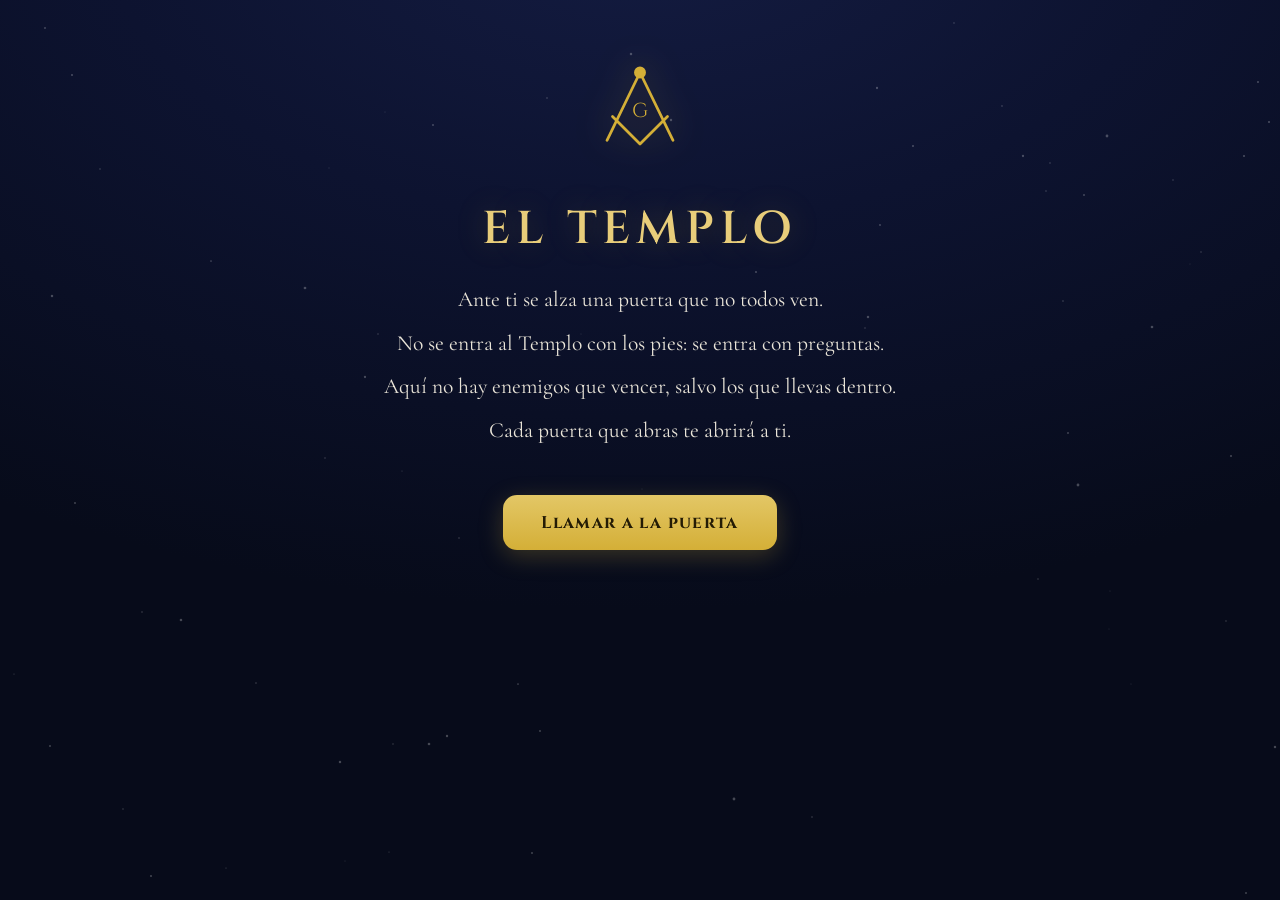
==== index.html @ 3576746e "Prototipo v1: El Templo — viaje iniciático gamificado por los tres grados simbólicos Webapp sin depe" ====
<!DOCTYPE html>
<html lang="es">
<head>
  <meta charset="UTF-8" />
  <meta name="viewport" content="width=device-width, initial-scale=1.0" />
  <title>El Templo — Un viaje iniciático</title>
  <meta name="description" content="Prototipo v1: un viaje iniciático gamificado a través de los tres grados de la Masonería Simbólica." />
  <link rel="icon" href="data:image/svg+xml,%3Csvg xmlns='http://www.w3.org/2000/svg' viewBox='0 0 100 100'%3E%3Ctext x='50' y='72' font-size='64' text-anchor='middle' fill='%23d4af37'%3E%E2%97%AC%3C/text%3E%3C/svg%3E" />
  <link rel="preconnect" href="https://fonts.googleapis.com" />
  <link rel="preconnect" href="https://fonts.gstatic.com" crossorigin />
  <link href="https://fonts.googleapis.com/css2?family=Cinzel:wght@400;600;700&family=Cormorant+Garamond:ital,wght@0,400;0,500;1,400&display=swap" rel="stylesheet" />
  <link rel="stylesheet" href="css/styles.css" />
</head>
<body>
  <div id="stars" aria-hidden="true"></div>

  <!-- HUD -->
  <header id="hud" class="hud hidden">
    <div class="hud-left">
      <span class="hud-symbol" aria-hidden="true">◬</span>
      <span id="hud-name">Buscador</span>
    </div>
    <div class="hud-center">
      <span id="hud-grade" class="hud-grade">Profano</span>
    </div>
    <div class="hud-right">
      <span class="hud-light" title="Luz acumulada">☀ <span id="hud-light">0</span></span>
      <button id="btn-journal" class="hud-btn" title="Diario del Iniciado">✎ Diario</button>
      <button id="btn-reset" class="hud-btn" title="Reiniciar el viaje">⟲</button>
    </div>
  </header>

  <!-- Escenas -->
  <main id="scene-root"></main>

  <!-- Modal de reto -->
  <div id="modal" class="modal hidden" role="dialog" aria-modal="true">
    <div class="modal-backdrop"></div>
    <div class="modal-card" id="modal-card"></div>
  </div>

  <!-- Diario -->
  <div id="journal" class="modal hidden" role="dialog" aria-modal="true">
    <div class="modal-backdrop"></div>
    <div class="modal-card journal-card">
      <h2 class="modal-title">Diario del Iniciado</h2>
      <p class="journal-hint">Aquí se conservan tus reflexiones. Son tu piedra tallada.</p>
      <div id="journal-entries"></div>
      <button class="btn btn-ghost" id="journal-close">Cerrar</button>
    </div>
  </div>

  <script src="js/data.js"></script>
  <script src="js/app.js"></script>
</body>
</html>
---- css/styles.css ----
/* ============================================================
   EL TEMPLO — Estilos (v1)
   Paleta: noche profunda + oro viejo. Tipografía ritual.
   ============================================================ */

:root {
  --night: #070b1a;
  --night-2: #0d1330;
  --night-3: #141c42;
  --gold: #d4af37;
  --gold-soft: #e8cd7a;
  --gold-dim: rgba(212, 175, 55, 0.35);
  --ink: #e9e4d8;
  --muted: #9aa0b8;
  --danger: #c0564f;
  --radius: 14px;
  --font-title: "Cinzel", serif;
  --font-body: "Cormorant Garamond", Georgia, serif;
}

* { box-sizing: border-box; }

html, body {
  margin: 0;
  min-height: 100%;
}

body {
  background: radial-gradient(1200px 700px at 50% -10%, var(--night-3), var(--night-2) 45%, var(--night) 100%);
  color: var(--ink);
  font-family: var(--font-body);
  font-size: 20px;
  line-height: 1.55;
  overflow-x: hidden;
}

body.flash::after {
  content: "";
  position: fixed;
  inset: 0;
  background: var(--gold-soft);
  opacity: 0;
  animation: flash 0.45s ease;
  pointer-events: none;
  z-index: 200;
}
@keyframes flash { 30% { opacity: 0.85; } 100% { opacity: 0; } }

.hidden { display: none !important; }
.muted { color: var(--muted); }
.small { font-size: 0.85em; }
.gold { color: var(--gold); }
.center { justify-content: center; }

/* ---------- Estrellas de fondo ---------- */

#stars {
  position: fixed;
  inset: 0;
  pointer-events: none;
  z-index: 0;
}
.star {
  position: absolute;
  width: 2px;
  height: 2px;
  border-radius: 50%;
  background: #fff;
  opacity: 0.25;
  animation: twinkle 6s ease-in-out infinite;
}
@keyframes twinkle { 50% { opacity: 0.9; } }

/* ---------- HUD ---------- */

.hud {
  position: sticky;
  top: 0;
  z-index: 50;
  display: flex;
  align-items: center;
  justify-content: space-between;
  gap: 12px;
  padding: 10px 18px;
  background: rgba(7, 11, 26, 0.85);
  backdrop-filter: blur(6px);
  border-bottom: 1px solid var(--gold-dim);
  font-family: var(--font-title);
  font-size: 14px;
  letter-spacing: 0.06em;
}
.hud-left, .hud-right { display: flex; align-items: center; gap: 12px; }
.hud-symbol { color: var(--gold); font-size: 18px; }
.hud-grade {
  color: var(--gold-soft);
  border: 1px solid var(--gold-dim);
  border-radius: 999px;
  padding: 3px 14px;
  text-transform: uppercase;
}
.hud-light { color: var(--gold-soft); }
.hud-light.pulse { animation: pulse 0.6s ease; }
@keyframes pulse { 40% { transform: scale(1.35); } }
.hud-btn {
  background: none;
  border: 1px solid var(--gold-dim);
  color: var(--ink);
  border-radius: 8px;
  padding: 4px 10px;
  font-family: var(--font-title);
  font-size: 12px;
  cursor: pointer;
}
.hud-btn:hover { border-color: var(--gold); color: var(--gold-soft); }

/* ---------- Escenas ---------- */

#scene-root { position: relative; z-index: 1; }

.scene {
  max-width: 860px;
  margin: 0 auto;
  padding: 56px 22px 80px;
  text-align: center;
  animation: sceneIn 0.7s ease both;
}
@keyframes sceneIn { from { opacity: 0; transform: translateY(14px); } }

.title-main {
  font-family: var(--font-title);
  font-weight: 600;
  font-size: clamp(30px, 5vw, 46px);
  letter-spacing: 0.12em;
  color: var(--gold-soft);
  margin: 18px 0 8px;
  text-transform: uppercase;
  text-shadow: 0 0 30px rgba(212, 175, 55, 0.25);
}

.narrative { margin: 18px auto 30px; max-width: 640px; }
.narrative-line {
  margin: 10px 0;
  opacity: 0;
  animation: lineIn 0.9s ease forwards;
  font-size: 1.08em;
}
@keyframes lineIn { to { opacity: 1; } }

.portal-symbol { color: var(--gold); filter: drop-shadow(0 0 18px rgba(212, 175, 55, 0.4)); }
.portal-symbol.big-eye { animation: glow 3s ease-in-out infinite; }
@keyframes glow { 50% { filter: drop-shadow(0 0 34px rgba(212, 175, 55, 0.8)); } }

/* ---------- Botones e inputs ---------- */

.btn {
  font-family: var(--font-title);
  font-size: 15px;
  letter-spacing: 0.08em;
  border-radius: var(--radius);
  padding: 12px 26px;
  cursor: pointer;
  transition: transform 0.15s ease, box-shadow 0.15s ease, border-color 0.15s;
  border: 1px solid var(--gold-dim);
  background: transparent;
  color: var(--ink);
}
.btn:hover:not(:disabled) { transform: translateY(-2px); }
.btn:disabled { opacity: 0.4; cursor: not-allowed; }

.btn-gold {
  background: linear-gradient(180deg, #e3c766, var(--gold));
  border: none;
  color: #241c05;
  font-weight: 700;
  box-shadow: 0 6px 24px rgba(212, 175, 55, 0.25);
}
.btn-gold:hover:not(:disabled) { box-shadow: 0 10px 30px rgba(212, 175, 55, 0.4); }
.btn-big { font-size: 17px; padding: 16px 38px; margin-top: 18px; }
.btn-ghost { color: var(--muted); margin-top: 14px; }
.btn-ghost:hover { color: var(--ink); border-color: var(--muted); }

.form-row {
  display: flex;
  gap: 12px;
  justify-content: center;
  flex-wrap: wrap;
  margin-top: 22px;
}

.input, .textarea {
  background: rgba(255, 255, 255, 0.05);
  border: 1px solid var(--gold-dim);
  border-radius: var(--radius);
  color: var(--ink);
  font-family: var(--font-body);
  font-size: 19px;
  padding: 12px 16px;
  min-width: min(340px, 80vw);
}
.input:focus, .textarea:focus { outline: none; border-color: var(--gold); }
.textarea { width: 100%; resize: vertical; }

.shake { animation: shake 0.4s ease; border-color: var(--danger) !important; }
@keyframes shake { 25% { transform: translateX(-6px); } 75% { transform: translateX(6px); } }

/* ---------- Cámara de reflexión ---------- */

.scene-camara { max-width: 720px; }

.candle { display: inline-block; margin-bottom: 4px; }
.candle .flame {
  width: 14px; height: 22px;
  margin: 0 auto;
  background: radial-gradient(circle at 50% 70%, #ffd97a, #ff9d2e 70%, transparent);
  border-radius: 50% 50% 50% 50% / 60% 60% 40% 40%;
  animation: flicker 1.6s ease-in-out infinite;
}
.candle .wax {
  width: 22px; height: 34px;
  margin: 0 auto;
  background: linear-gradient(180deg, #efe6d0, #b9ac8d);
  border-radius: 4px 4px 6px 6px;
}
@keyframes flicker { 25% { transform: scaleY(0.9) translateX(1px); } 60% { transform: scaleY(1.1) translateX(-1px); } }

.prompt {
  font-style: italic;
  color: var(--gold-soft);
  max-width: 620px;
  margin: 6px auto 14px;
}
.counter { font-size: 14px; color: var(--muted); font-family: var(--font-title); }
.counter.done { color: var(--gold); }

/* ---------- Sala de grado y puertas ---------- */

.hall-head { margin-bottom: 4px; }
.grade-badge {
  display: inline-block;
  font-family: var(--font-title);
  font-size: 14px;
  letter-spacing: 0.14em;
  color: var(--gold);
  border: 1px solid var(--gold-dim);
  border-radius: 999px;
  padding: 5px 18px;
  text-transform: uppercase;
}

.doors {
  display: grid;
  grid-template-columns: repeat(auto-fit, minmax(210px, 1fr));
  gap: 26px;
  margin: 28px 0 10px;
}

.door {
  padding: 18px 12px 16px;
  border-radius: var(--radius);
  border: 1px solid transparent;
  cursor: pointer;
  transition: transform 0.2s ease, border-color 0.2s, background 0.2s;
}
.door:hover:not(.door-locked):not(.door-open),
.door:focus-visible:not(.door-locked):not(.door-open) {
  transform: translateY(-4px);
  border-color: var(--gold-dim);
  background: rgba(212, 175, 55, 0.05);
  outline: none;
}
.door-locked { opacity: 0.45; cursor: not-allowed; filter: grayscale(0.6); }
.door-open { cursor: default; }

.door-frame {
  width: 110px;
  height: 150px;
  margin: 0 auto 12px;
  border: 3px solid var(--gold-dim);
  border-bottom: none;
  border-radius: 60px 60px 0 0;
  display: flex;
  align-items: flex-end;
  justify-content: center;
  padding: 5px 5px 0;
  background: linear-gradient(180deg, rgba(212, 175, 55, 0.08), transparent);
}
.door-leaf {
  width: 100%;
  height: 100%;
  border-radius: 52px 52px 0 0;
  background: linear-gradient(180deg, #2a2340, #171230);
  border: 1px solid rgba(212, 175, 55, 0.25);
  display: flex;
  align-items: center;
  justify-content: center;
  transition: transform 0.6s ease;
  transform-origin: left;
}
.door-open .door-leaf {
  transform: perspective(500px) rotateY(-58deg);
  background: linear-gradient(180deg, #43395f, #241c44);
}
.door-open .door-frame {
  background: radial-gradient(circle at 50% 80%, rgba(232, 205, 122, 0.35), transparent 70%);
  border-color: var(--gold);
}
.door-num {
  font-family: var(--font-title);
  font-size: 26px;
  color: var(--gold-soft);
}

.door-title { font-family: var(--font-title); font-size: 15px; letter-spacing: 0.04em; color: var(--ink); }
.door-type { font-size: 14px; color: var(--muted); margin-top: 4px; font-family: var(--font-title); }
.door-state { font-size: 13px; margin-top: 8px; color: var(--muted); font-family: var(--font-title); }
.door-state.open { color: var(--gold); }
.door-state.ready { color: var(--gold-soft); }

.floor {
  margin-top: 46px;
  height: 90px;
  background:
    linear-gradient(rgba(7, 11, 26, 0) 0%, rgba(7, 11, 26, 0.55) 100%),
    repeating-conic-gradient(#d8d2c2 0% 25%, #12142a 0% 50%);
  background-size: 100% 100%, 56px 56px;
  transform: perspective(300px) rotateX(45deg);
  opacity: 0.5;
  border-radius: 6px;
}

/* ---------- Modal ---------- */

.modal {
  position: fixed;
  inset: 0;
  z-index: 100;
  display: flex;
  align-items: center;
  justify-content: center;
  padding: 18px;
}
.modal-backdrop {
  position: absolute;
  inset: 0;
  background: rgba(4, 6, 15, 0.82);
  backdrop-filter: blur(4px);
}
.modal-card {
  position: relative;
  background: linear-gradient(180deg, var(--night-3), var(--night-2));
  border: 1px solid var(--gold-dim);
  border-radius: 18px;
  max-width: 640px;
  width: 100%;
  max-height: 86vh;
  overflow-y: auto;
  padding: 30px 28px;
  text-align: center;
  box-shadow: 0 24px 80px rgba(0, 0, 0, 0.6);
  animation: sceneIn 0.4s ease both;
}
.modal-title {
  font-family: var(--font-title);
  letter-spacing: 0.1em;
  color: var(--gold-soft);
  margin: 0 0 4px;
  font-size: 24px;
  text-transform: uppercase;
}
.modal-type { font-family: var(--font-title); font-size: 13px; color: var(--muted); margin-bottom: 8px; }
.modal-card .narrative { margin: 12px auto 18px; }
.modal-card .narrative-line { animation-delay: 0s !important; opacity: 1; }

.challenge { margin-top: 6px; }
.feedback { color: var(--gold-soft); font-style: italic; min-height: 1.4em; }
.success-text { font-size: 1.15em; font-style: italic; max-width: 480px; margin: 14px auto; }
.reward { font-family: var(--font-title); color: var(--gold); letter-spacing: 0.1em; }

.options { display: flex; flex-direction: column; gap: 10px; margin: 14px 0; }
.btn-option { text-align: left; font-family: var(--font-body); font-size: 18px; }
.btn-option:hover:not(:disabled) { border-color: var(--gold); }
.btn-option.chosen { border-color: var(--gold); background: rgba(212, 175, 55, 0.12); opacity: 1 !important; }
.teaching {
  border-left: 3px solid var(--gold);
  text-align: left;
  padding: 8px 14px;
  margin: 14px 0;
  font-style: italic;
  background: rgba(212, 175, 55, 0.06);
  border-radius: 0 8px 8px 0;
}

/* ---------- Ceremonia ---------- */

.knock-zone {
  margin: 26px auto 0;
  cursor: pointer;
  user-select: none;
  width: min(300px, 90vw);
  outline: none;
}
.knock-zone:focus-visible .knock-door { border-color: var(--gold); }
.knock-door {
  width: 150px;
  height: 210px;
  margin: 0 auto 14px;
  border: 3px solid var(--gold-dim);
  border-radius: 75px 75px 0 0;
  background: linear-gradient(180deg, #2a2340, #171230);
  transition: transform 0.1s ease;
}
.knock-zone.knocked .knock-door { animation: knock 0.3s ease; }
@keyframes knock { 30% { transform: scale(0.97); box-shadow: 0 0 40px rgba(212, 175, 55, 0.35); } }
.knock-dots {
  font-size: 26px;
  letter-spacing: 12px;
  color: var(--gold);
  font-family: var(--font-title);
}

.oath { margin-top: 26px; animation: sceneIn 0.6s ease both; }
.oath-text {
  font-size: 1.25em;
  font-style: italic;
  color: var(--gold-soft);
  max-width: 520px;
  margin: 0 auto 8px;
}

/* ---------- Final y Diario ---------- */

.vitriol {
  font-family: var(--font-title);
  letter-spacing: 0.5em;
  color: var(--gold);
  margin-top: 26px;
  font-size: 18px;
}

.journal-card { text-align: left; }
.journal-hint { color: var(--muted); font-style: italic; margin-top: 0; }
.journal-entry {
  border-top: 1px solid var(--gold-dim);
  padding: 14px 0;
}
.journal-entry h3 {
  font-family: var(--font-title);
  color: var(--gold-soft);
  font-size: 16px;
  margin: 0 0 2px;
  letter-spacing: 0.06em;
}
.journal-date { font-size: 13px; color: var(--muted); margin: 0 0 6px; font-family: var(--font-title); }
.journal-text { margin: 0; white-space: pre-wrap; }

/* ---------- Responsive ---------- */

@media (max-width: 560px) {
  body { font-size: 18px; }
  .hud { font-size: 12px; padding: 8px 10px; }
  .hud-grade { padding: 2px 10px; }
  .doors { grid-template-columns: 1fr; }
  .door-frame { width: 96px; height: 130px; }
}
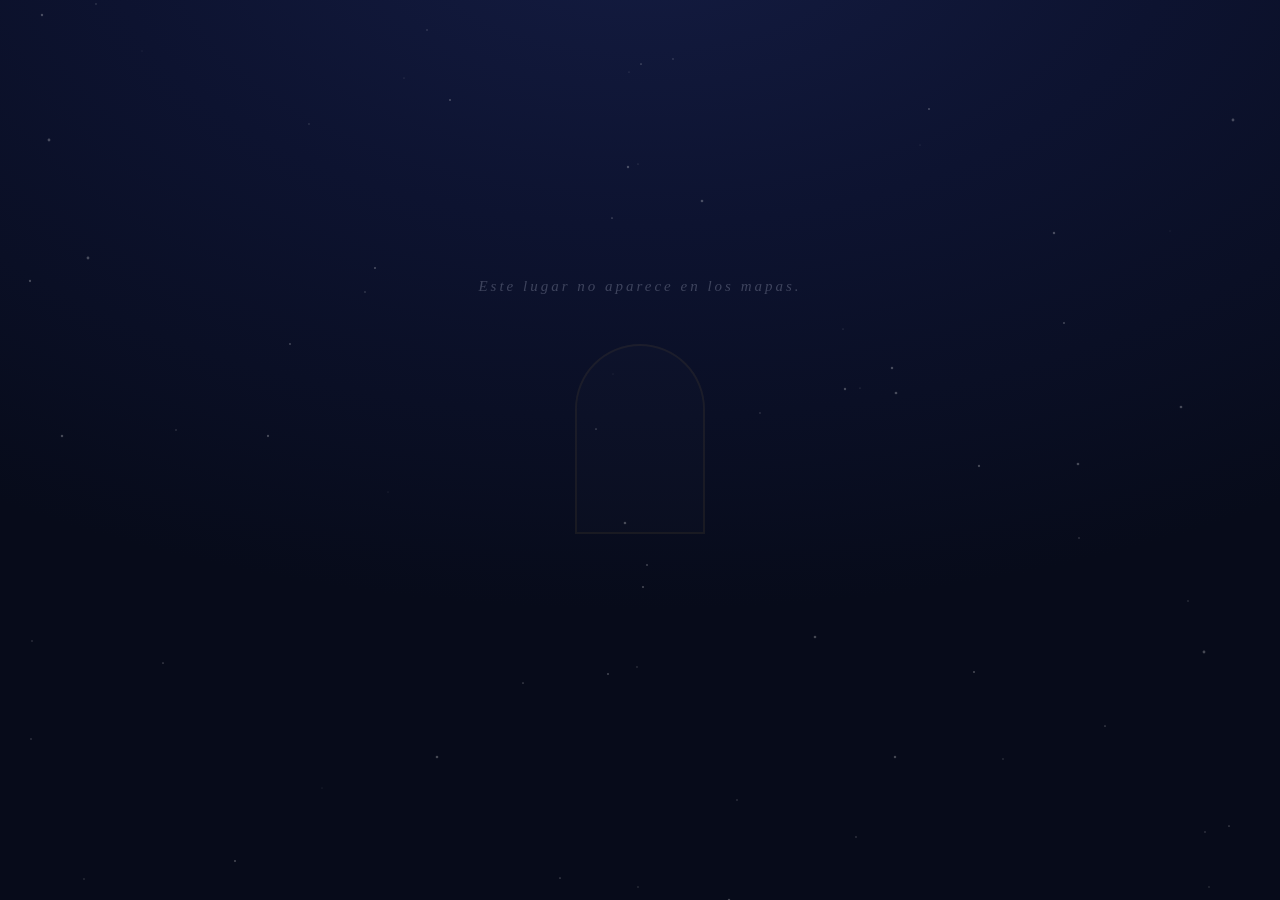
==== commit 294b6f2a: "v2: acceso secreto, Filtro del Aspirante con pruebas interactivas y Caballete integrado - El Umbral:" ====
--- a/index.html
+++ b/index.html
@@ -25,6 +25,7 @@
     </div>
     <div class="hud-right">
       <span class="hud-light" title="Luz acumulada">☀ <span id="hud-light">0</span></span>
+      <button id="btn-tabla" class="hud-btn" title="Tabla de Trazar — Caballete">△ Tabla</button>
       <button id="btn-journal" class="hud-btn" title="Diario del Iniciado">✎ Diario</button>
       <button id="btn-reset" class="hud-btn" title="Reiniciar el viaje">⟲</button>
     </div>
@@ -50,6 +51,15 @@
     </div>
   </div>
 
+  <!-- Tabla de Trazar (Caballete) -->
+  <div id="tabla" class="modal hidden" role="dialog" aria-modal="true">
+    <div class="modal-backdrop"></div>
+    <div class="modal-card tabla-card">
+      <div id="tabla-content"></div>
+      <button class="btn btn-ghost" id="tabla-close">Cerrar</button>
+    </div>
+  </div>
+
   <script src="js/data.js"></script>
   <script src="js/app.js"></script>
 </body>
--- a/css/styles.css
+++ b/css/styles.css
@@ -462,3 +462,327 @@
   .doors { grid-template-columns: 1fr; }
   .door-frame { width: 96px; height: 130px; }
 }
+
+/* ============================================================
+   v2 — Umbral secreto, Filtro del Aspirante, Veredicto, Tabla
+   ============================================================ */
+
+/* ---------- El Umbral ---------- */
+
+.scene-umbral {
+  min-height: 92vh;
+  display: flex;
+  flex-direction: column;
+  align-items: center;
+  justify-content: center;
+}
+.umbral-whisper {
+  color: rgba(154, 160, 184, 0.35);
+  font-style: italic;
+  letter-spacing: 0.2em;
+  font-size: 15px;
+  animation: whisperIn 4s ease both;
+}
+@keyframes whisperIn { from { opacity: 0; } }
+
+.umbral-door {
+  width: 130px;
+  height: 190px;
+  margin: 30px 0 10px;
+  border-radius: 65px 65px 0 0;
+  border: 2px solid rgba(212, 175, 55, 0.07);
+  background: rgba(255, 255, 255, 0.01);
+  cursor: pointer;
+  position: relative;
+  transition: border-color 1.4s ease, box-shadow 1.4s ease;
+  outline: none;
+}
+.umbral-door.revealed {
+  border-color: var(--gold-dim);
+  box-shadow: 0 0 60px rgba(212, 175, 55, 0.12), inset 0 -30px 60px rgba(212, 175, 55, 0.05);
+}
+.umbral-door:focus-visible { border-color: var(--gold); }
+.umbral-door.knocked { animation: knock 0.3s ease; }
+.umbral-glow {
+  position: absolute;
+  inset: 40% 30% 0;
+  background: radial-gradient(ellipse at 50% 100%, rgba(212, 175, 55, 0.12), transparent 70%);
+  opacity: 0;
+  transition: opacity 1.4s ease;
+}
+.umbral-door.revealed .umbral-glow { opacity: 1; }
+
+.umbral-lines { max-width: 520px; }
+.narrative-line-static { margin: 8px 0; font-size: 1.05em; animation: lineIn 1.4s ease both; }
+.umbral-hint {
+  color: var(--gold-soft);
+  font-style: italic;
+  font-family: var(--font-title);
+  font-size: 14px;
+  letter-spacing: 0.1em;
+  animation: lineIn 1.2s ease both;
+}
+.umbral-dots { animation: lineIn 1.2s ease both; }
+.umbral-question { max-width: 560px; margin-top: 22px; animation: sceneIn 0.6s ease both; }
+.btn-option.rejected { border-color: var(--danger); color: var(--muted); }
+
+/* ---------- El Filtro: sellos ---------- */
+
+.seals {
+  display: grid;
+  grid-template-columns: repeat(auto-fit, minmax(190px, 1fr));
+  gap: 20px;
+  margin: 30px 0 14px;
+}
+.seal {
+  padding: 20px 12px;
+  border: 1px solid transparent;
+  border-radius: var(--radius);
+  cursor: pointer;
+  transition: transform 0.2s ease, border-color 0.2s, background 0.2s;
+}
+.seal:hover:not(.seal-locked):not(.seal-done),
+.seal:focus-visible:not(.seal-locked):not(.seal-done) {
+  transform: translateY(-4px);
+  border-color: var(--gold-dim);
+  background: rgba(212, 175, 55, 0.05);
+  outline: none;
+}
+.seal-locked { opacity: 0.4; cursor: not-allowed; filter: grayscale(0.6); }
+.seal-done { cursor: default; }
+.seal-ring {
+  width: 72px;
+  height: 72px;
+  margin: 0 auto 12px;
+  border: 2px solid var(--gold-dim);
+  border-radius: 50%;
+  display: flex;
+  align-items: center;
+  justify-content: center;
+  font-family: var(--font-title);
+  font-size: 26px;
+  color: var(--gold-soft);
+  transition: box-shadow 0.4s ease, border-color 0.4s;
+}
+.seal-done .seal-ring {
+  border-color: var(--gold);
+  box-shadow: 0 0 26px rgba(212, 175, 55, 0.35);
+  color: var(--gold);
+}
+.seal-title { font-family: var(--font-title); font-size: 14px; letter-spacing: 0.05em; min-height: 2.4em; }
+.seal-state { font-size: 13px; color: var(--muted); margin-top: 6px; font-family: var(--font-title); }
+.seal-done .seal-state { color: var(--gold); }
+
+/* ---------- Tablero de fichas y ranuras ---------- */
+
+.board { margin-top: 10px; }
+.board-hint { font-size: 14px; color: var(--muted); font-family: var(--font-title); letter-spacing: 0.04em; }
+.chip-pool {
+  display: flex;
+  flex-wrap: wrap;
+  gap: 10px;
+  justify-content: center;
+  min-height: 56px;
+  padding: 10px;
+  border: 1px dashed rgba(154, 160, 184, 0.3);
+  border-radius: var(--radius);
+  margin-bottom: 16px;
+}
+.chip {
+  padding: 8px 16px;
+  border: 1px solid var(--gold-dim);
+  border-radius: 10px;
+  background: linear-gradient(180deg, rgba(212, 175, 55, 0.14), rgba(212, 175, 55, 0.05));
+  cursor: grab;
+  font-family: var(--font-title);
+  font-size: 14px;
+  letter-spacing: 0.05em;
+  color: var(--gold-soft);
+  transition: transform 0.15s ease, box-shadow 0.15s ease;
+  user-select: none;
+  text-align: center;
+}
+.chip:hover { transform: translateY(-2px); box-shadow: 0 6px 18px rgba(212, 175, 55, 0.2); }
+.chip:active { cursor: grabbing; }
+.chip-selected { outline: 2px solid var(--gold); box-shadow: 0 0 20px rgba(212, 175, 55, 0.4); }
+.chip-sub { display: block; font-family: var(--font-body); font-size: 13px; color: var(--muted); letter-spacing: 0; text-transform: lowercase; }
+
+.slots { display: flex; flex-direction: column; gap: 10px; margin-bottom: 16px; }
+.slot {
+  min-height: 64px;
+  border: 1px dashed var(--gold-dim);
+  border-radius: var(--radius);
+  padding: 8px 12px;
+  display: flex;
+  align-items: center;
+  gap: 14px;
+  justify-content: flex-start;
+  cursor: pointer;
+  transition: border-color 0.2s, background 0.2s;
+  text-align: left;
+}
+.slot:hover { border-color: var(--gold); background: rgba(212, 175, 55, 0.04); }
+.slot-label { font-family: var(--font-title); font-size: 13px; color: var(--muted); min-width: 40%; }
+.slot .chip { margin-left: auto; }
+.slot-wrong { border-color: var(--danger); animation: shake 0.4s ease; }
+.tool-symbol { font-size: 22px; color: var(--gold); margin-right: 6px; }
+
+/* ---------- Completar frases ---------- */
+
+.quote-plate {
+  border: 1px solid var(--gold-dim);
+  border-radius: var(--radius);
+  background: linear-gradient(180deg, rgba(212, 175, 55, 0.07), transparent);
+  padding: 16px 18px;
+  margin: 14px 0;
+  text-align: left;
+}
+.quote-line { margin: 0 0 6px; font-size: 1.1em; font-style: italic; }
+.quote-author { margin: 0; font-size: 14px; color: var(--muted); font-family: var(--font-title); }
+.input-inline {
+  min-width: 130px;
+  width: 150px;
+  padding: 2px 10px;
+  font-size: 18px;
+  display: inline-block;
+  border-radius: 8px;
+  text-align: center;
+}
+
+/* ---------- Constancia ---------- */
+
+.stone {
+  width: 120px;
+  height: 90px;
+  margin: 10px auto;
+  background: linear-gradient(160deg, #3a3f52, #20243a 70%);
+  clip-path: polygon(12% 22%, 88% 10%, 100% 78%, 70% 100%, 8% 92%);
+  transition: filter 0.3s ease;
+}
+.stone.carving-now { filter: drop-shadow(0 0 18px rgba(212, 175, 55, 0.5)); }
+.hold-bar {
+  height: 10px;
+  max-width: 380px;
+  margin: 10px auto;
+  border: 1px solid var(--gold-dim);
+  border-radius: 999px;
+  overflow: hidden;
+}
+.hold-fill {
+  height: 100%;
+  width: 0%;
+  background: linear-gradient(90deg, #e3c766, var(--gold));
+  transition: width 0.1s linear;
+}
+.carvings { min-height: 140px; } /* altura reservada: las líneas no desplazan el botón durante la presión */
+.carving {
+  font-style: italic;
+  color: var(--gold-soft);
+  margin: 4px 0;
+  animation: lineIn 0.8s ease both;
+}
+.hold-btn { touch-action: none; }
+
+/* ---------- Propuesta ---------- */
+
+.propuesta-form { text-align: left; }
+.field { margin: 14px 0; }
+.field-label {
+  display: block;
+  font-family: var(--font-title);
+  font-size: 13px;
+  letter-spacing: 0.08em;
+  color: var(--gold-soft);
+  margin-bottom: 6px;
+  text-transform: uppercase;
+}
+.input.full { width: 100%; min-width: 0; }
+select.input { appearance: auto; }
+.propuesta-form .btn-big { display: block; margin: 18px auto 0; }
+
+/* ---------- Veredicto ---------- */
+
+.gauge { margin: 20px auto 6px; }
+.gauge-score {
+  font-family: var(--font-title);
+  font-size: 64px;
+  color: var(--gold);
+  text-shadow: 0 0 40px rgba(212, 175, 55, 0.4);
+  line-height: 1;
+}
+.gauge-label {
+  font-family: var(--font-title);
+  font-size: 13px;
+  letter-spacing: 0.2em;
+  color: var(--muted);
+  text-transform: uppercase;
+  margin-top: 4px;
+}
+.gauge-seal {
+  display: inline-block;
+  margin-top: 10px;
+  font-family: var(--font-title);
+  font-size: 15px;
+  color: var(--gold-soft);
+  border: 1px solid var(--gold-dim);
+  border-radius: 999px;
+  padding: 4px 18px;
+}
+a.btn { text-decoration: none; display: inline-flex; align-items: center; }
+
+/* ---------- Voz del Oriente ---------- */
+
+.voice-card {
+  border: 1px solid var(--gold-dim);
+  border-radius: var(--radius);
+  background: linear-gradient(180deg, rgba(212, 175, 55, 0.08), transparent);
+  padding: 14px 18px;
+  margin: 16px auto;
+  max-width: 480px;
+}
+.voice-tag {
+  font-family: var(--font-title);
+  font-size: 12px;
+  letter-spacing: 0.16em;
+  color: var(--gold);
+  text-transform: uppercase;
+  margin-bottom: 6px;
+}
+.voice-quote { font-style: italic; font-size: 1.1em; margin: 4px 0; }
+.voice-author { font-size: 14px; color: var(--muted); font-family: var(--font-title); margin: 0; }
+.journal-section {
+  font-family: var(--font-title);
+  color: var(--gold);
+  letter-spacing: 0.1em;
+  margin: 22px 0 6px;
+  font-size: 15px;
+}
+
+/* ---------- Tabla de Trazar ---------- */
+
+.tabla-card { text-align: center; }
+.tabla-intro { font-style: italic; color: var(--muted); max-width: 520px; margin: 6px auto 10px; }
+.tabla-triangle { color: var(--gold); margin: 6px 0; filter: drop-shadow(0 0 14px rgba(212, 175, 55, 0.25)); }
+.tabla-pillar { text-align: left; border-top: 1px solid var(--gold-dim); padding: 12px 0 2px; }
+.tabla-pillar h3 {
+  font-family: var(--font-title);
+  color: var(--gold-soft);
+  font-size: 16px;
+  letter-spacing: 0.06em;
+  margin: 0 0 4px;
+}
+.pillar-sub { font-family: var(--font-body); font-size: 14px; color: var(--muted); font-weight: 400; }
+.tabla-pillar p { margin: 0 0 8px; }
+.tabla-center {
+  font-family: var(--font-title);
+  font-size: 13px;
+  letter-spacing: 0.1em;
+  color: var(--gold);
+  text-transform: uppercase;
+  border: 1px solid var(--gold-dim);
+  border-radius: 999px;
+  display: inline-block;
+  padding: 6px 20px;
+  margin-top: 14px;
+}
+.tabla-closing { font-style: italic; color: var(--gold-soft); max-width: 520px; margin: 14px auto 0; }
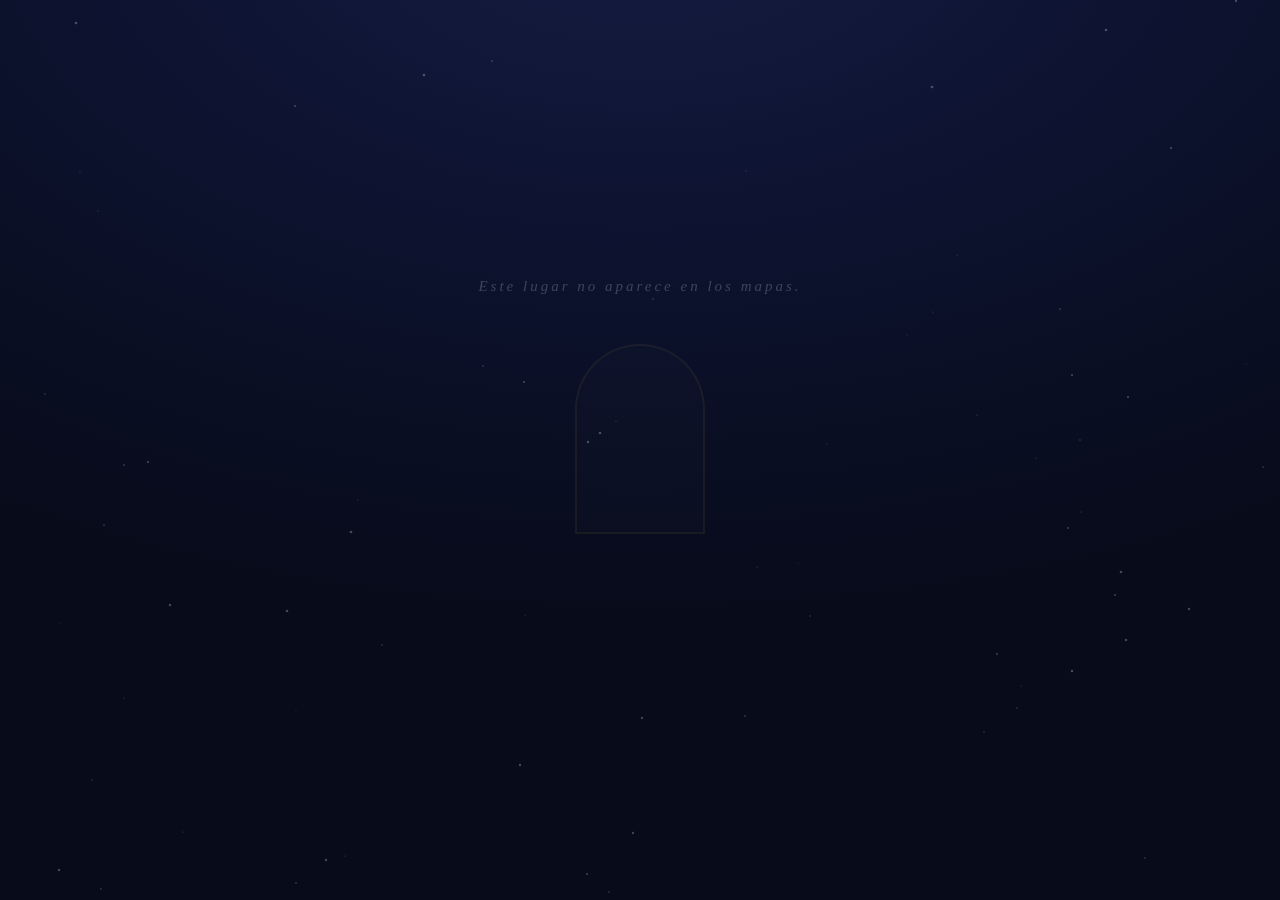
==== commit 9d3698b0: "v3: Masonería Liberal, el rito como LMS de 33 grados y Gimnasio Neuronal - Apertura de los Trabajos:" ====
--- a/index.html
+++ b/index.html
@@ -3,8 +3,8 @@
 <head>
   <meta charset="UTF-8" />
   <meta name="viewport" content="width=device-width, initial-scale=1.0" />
-  <title>El Templo — Un viaje iniciático</title>
-  <meta name="description" content="Prototipo v1: un viaje iniciático gamificado a través de los tres grados de la Masonería Simbólica." />
+  <title>El Templo · Logia Kaizen — Sendero de los 33 Grados</title>
+  <meta name="description" content="Templo digital de una logia liberal de vanguardia: el rito como plan de estudios — 33 grados, gamificación y neurociencias (Método Kaizen)." />
   <link rel="icon" href="data:image/svg+xml,%3Csvg xmlns='http://www.w3.org/2000/svg' viewBox='0 0 100 100'%3E%3Ctext x='50' y='72' font-size='64' text-anchor='middle' fill='%23d4af37'%3E%E2%97%AC%3C/text%3E%3C/svg%3E" />
   <link rel="preconnect" href="https://fonts.googleapis.com" />
   <link rel="preconnect" href="https://fonts.gstatic.com" crossorigin />
@@ -25,6 +25,7 @@
     </div>
     <div class="hud-right">
       <span class="hud-light" title="Luz acumulada">☀ <span id="hud-light">0</span></span>
+      <button id="btn-gym" class="hud-btn" title="Gimnasio Neuronal — repaso activo">🧠 Repaso</button>
       <button id="btn-tabla" class="hud-btn" title="Tabla de Trazar — Caballete">△ Tabla</button>
       <button id="btn-journal" class="hud-btn" title="Diario del Iniciado">✎ Diario</button>
       <button id="btn-reset" class="hud-btn" title="Reiniciar el viaje">⟲</button>
--- a/css/styles.css
+++ b/css/styles.css
@@ -786,3 +786,176 @@
   margin-top: 14px;
 }
 .tabla-closing { font-style: italic; color: var(--gold-soft); max-width: 520px; margin: 14px auto 0; }
+
+/* ============================================================
+   v3 — Apertura liberal, Sendero de los 33 Grados (LMS),
+   Gimnasio Neuronal y Perfil de Miembro
+   ============================================================ */
+
+.rite-tag {
+  display: inline-block;
+  font-family: var(--font-title);
+  font-size: 12px;
+  letter-spacing: 0.18em;
+  text-transform: uppercase;
+  color: var(--muted);
+  border: 1px solid rgba(154, 160, 184, 0.3);
+  border-radius: 999px;
+  padding: 4px 16px;
+}
+
+.boveda-line {
+  font-style: italic;
+  color: var(--gold-soft);
+  font-size: 0.95em;
+  margin: 4px 0 0;
+}
+
+/* ---------- Sendero: tarjetas de cámara ---------- */
+
+.bodies {
+  display: flex;
+  flex-direction: column;
+  gap: 18px;
+  margin: 26px auto 16px;
+  max-width: 620px;
+  position: relative;
+}
+.bodies::before {
+  content: "";
+  position: absolute;
+  left: 50%;
+  top: -18px;
+  bottom: -8px;
+  width: 1px;
+  background: linear-gradient(180deg, transparent, var(--gold-dim), transparent);
+}
+
+.body-card {
+  --accent: var(--gold);
+  position: relative;
+  z-index: 1;
+  text-align: left;
+  background: linear-gradient(180deg, rgba(20, 28, 66, 0.92), rgba(13, 19, 48, 0.92));
+  border: 1px solid rgba(212, 175, 55, 0.2);
+  border-left: 4px solid var(--accent);
+  border-radius: var(--radius);
+  padding: 16px 20px;
+  cursor: pointer;
+  transition: transform 0.2s ease, border-color 0.2s, box-shadow 0.2s;
+}
+.body-card:hover:not(.body-locked),
+.body-card:focus-visible:not(.body-locked) {
+  transform: translateY(-3px);
+  border-color: var(--accent);
+  box-shadow: 0 12px 34px rgba(0, 0, 0, 0.45);
+  outline: none;
+}
+.body-locked { opacity: 0.45; cursor: not-allowed; filter: grayscale(0.5); }
+.body-done { border-color: var(--accent); }
+
+.body-head { display: flex; justify-content: space-between; align-items: center; gap: 8px; flex-wrap: wrap; }
+.body-range {
+  font-family: var(--font-title);
+  font-size: 12px;
+  letter-spacing: 0.14em;
+  color: var(--accent);
+  text-transform: uppercase;
+}
+.body-badge {
+  font-family: var(--font-title);
+  font-size: 12px;
+  color: var(--gold);
+  border: 1px solid var(--gold-dim);
+  border-radius: 999px;
+  padding: 2px 12px;
+}
+.body-name {
+  font-family: var(--font-title);
+  font-size: 21px;
+  letter-spacing: 0.06em;
+  color: var(--ink);
+  margin: 6px 0 2px;
+}
+.body-sub { margin: 0 0 10px; color: var(--muted); font-style: italic; }
+.body-bar {
+  height: 7px;
+  border-radius: 999px;
+  border: 1px solid rgba(154, 160, 184, 0.25);
+  overflow: hidden;
+}
+.body-fill {
+  height: 100%;
+  background: linear-gradient(90deg, var(--accent), var(--gold));
+  transition: width 0.5s ease;
+}
+.body-state {
+  margin: 8px 0 0;
+  font-family: var(--font-title);
+  font-size: 13px;
+  color: var(--muted);
+}
+.body-done .body-state { color: var(--gold); }
+
+/* ---------- Módulo: objetivos, neuro y grados ---------- */
+
+.objectives { text-align: left; margin: 10px 0 2px; }
+.objective { margin: 3px 0; }
+.neuro-note {
+  text-align: left;
+  border-left: 3px solid #6fb3a8;
+  background: rgba(111, 179, 168, 0.08);
+  border-radius: 0 8px 8px 0;
+  padding: 10px 14px;
+  font-size: 0.95em;
+  margin: 14px 0;
+}
+.degree-list {
+  display: flex;
+  flex-wrap: wrap;
+  gap: 6px;
+  justify-content: center;
+  margin: 12px 0 6px;
+}
+.degree-pill {
+  font-family: var(--font-title);
+  font-size: 12px;
+  letter-spacing: 0.04em;
+  color: var(--muted);
+  border: 1px solid rgba(154, 160, 184, 0.3);
+  border-radius: 999px;
+  padding: 3px 12px;
+  white-space: nowrap;
+}
+.badge-pill { color: var(--gold-soft); border-color: var(--gold-dim); }
+
+/* ---------- Perfil de miembro ---------- */
+
+.member-card {
+  max-width: 460px;
+  margin: 8px auto 20px;
+  border: 1px solid var(--gold-dim);
+  border-radius: 18px;
+  padding: 22px 26px;
+  background:
+    radial-gradient(300px 120px at 50% 0%, rgba(212, 175, 55, 0.12), transparent),
+    linear-gradient(180deg, rgba(20, 28, 66, 0.95), rgba(13, 19, 48, 0.95));
+  box-shadow: 0 20px 60px rgba(0, 0, 0, 0.5);
+}
+.member-name {
+  font-family: var(--font-title);
+  font-size: 26px;
+  letter-spacing: 0.08em;
+  color: var(--gold-soft);
+}
+.member-title {
+  font-family: var(--font-title);
+  font-size: 13px;
+  letter-spacing: 0.12em;
+  color: var(--muted);
+  text-transform: uppercase;
+  margin-top: 2px;
+}
+.member-boveda { font-style: italic; color: var(--ink); font-size: 0.9em; margin: 10px 0 0; }
+.member-badges { display: flex; flex-wrap: wrap; gap: 6px; justify-content: center; margin: 12px 0 4px; }
+.member-stats { font-family: var(--font-title); font-size: 13px; color: var(--gold-soft); margin: 8px 0 0; letter-spacing: 0.06em; }
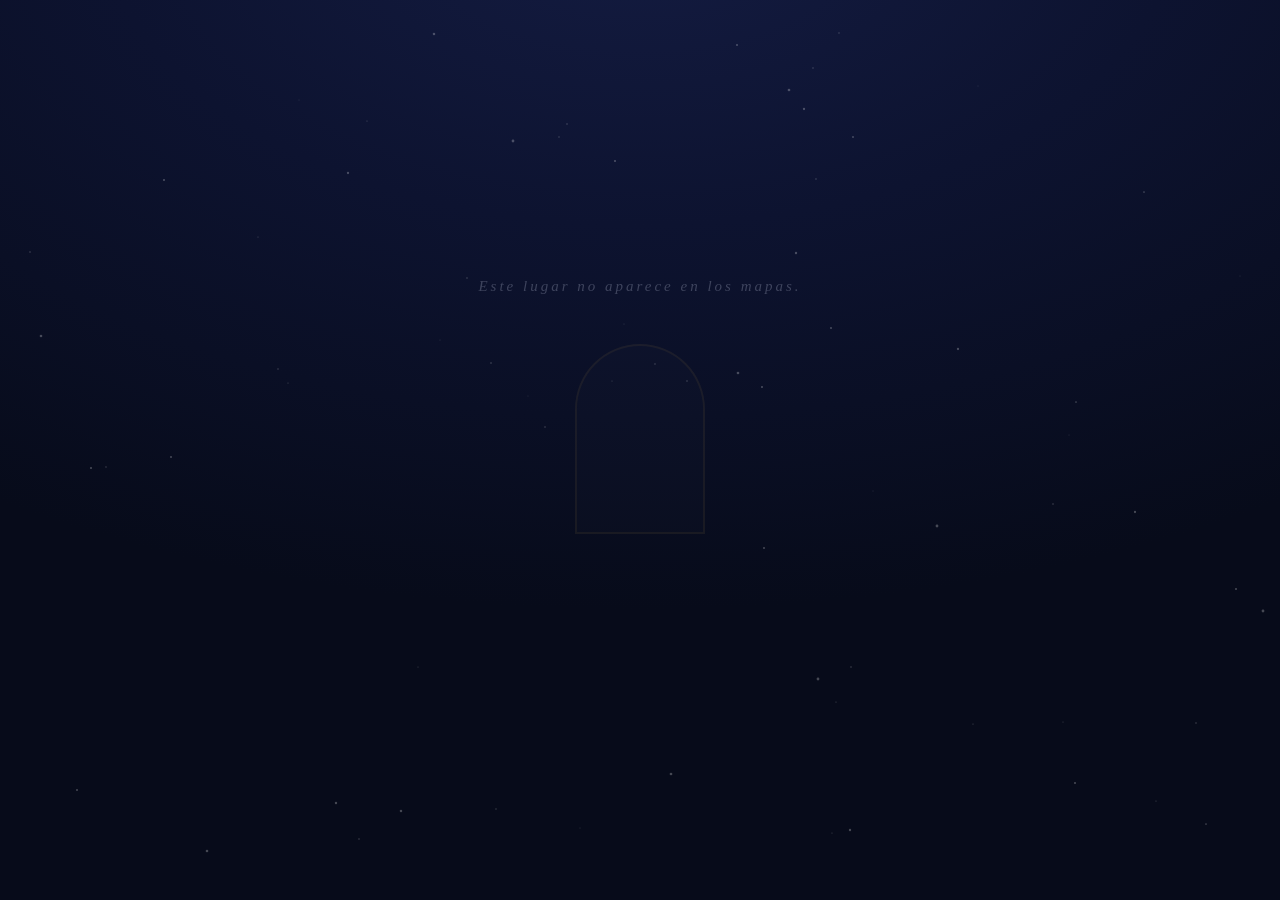
==== commit 00fa337c: "v4: Armonías del Templo (audio generativo), inmersión de cámaras y Plano navegable - Armonías del Te" ====
--- a/index.html
+++ b/index.html
@@ -14,6 +14,12 @@
 <body>
   <div id="stars" aria-hidden="true"></div>
 
+  <!-- Velo de transición: las puertas del Templo entre escenas -->
+  <div id="veil" aria-hidden="true">
+    <div class="veil-panel veil-left"></div>
+    <div class="veil-panel veil-right"></div>
+  </div>
+
   <!-- HUD -->
   <header id="hud" class="hud hidden">
     <div class="hud-left">
@@ -25,7 +31,9 @@
     </div>
     <div class="hud-right">
       <span class="hud-light" title="Luz acumulada">☀ <span id="hud-light">0</span></span>
-      <button id="btn-gym" class="hud-btn" title="Gimnasio Neuronal — repaso activo">🧠 Repaso</button>
+      <button id="btn-audio" class="hud-btn" title="Armonías del Templo — audio neuroestimulante">♫</button>
+      <button id="btn-map" class="hud-btn" title="Plano del Templo">🗺</button>
+      <button id="btn-gym" class="hud-btn" title="Gimnasio Neuronal — repaso activo">🧠</button>
       <button id="btn-tabla" class="hud-btn" title="Tabla de Trazar — Caballete">△ Tabla</button>
       <button id="btn-journal" class="hud-btn" title="Diario del Iniciado">✎ Diario</button>
       <button id="btn-reset" class="hud-btn" title="Reiniciar el viaje">⟲</button>
--- a/css/styles.css
+++ b/css/styles.css
@@ -959,3 +959,160 @@
 .member-boveda { font-style: italic; color: var(--ink); font-size: 0.9em; margin: 10px 0 0; }
 .member-badges { display: flex; flex-wrap: wrap; gap: 6px; justify-content: center; margin: 12px 0 4px; }
 .member-stats { font-family: var(--font-title); font-size: 13px; color: var(--gold-soft); margin: 8px 0 0; letter-spacing: 0.06em; }
+
+/* ============================================================
+   v4 — Velo de puertas, inmersión de cámaras, Armonías y Plano
+   ============================================================ */
+
+/* ---------- Velo de transición: puertas del Templo ---------- */
+
+#veil {
+  position: fixed;
+  inset: 0;
+  z-index: 300;
+  pointer-events: none;
+  overflow: hidden;
+}
+.veil-panel {
+  position: absolute;
+  top: 0;
+  bottom: 0;
+  width: 51%;
+  background:
+    linear-gradient(90deg, rgba(212, 175, 55, 0.12) 0%, transparent 12%),
+    linear-gradient(180deg, #171230, #0b0820);
+  border-right: 1px solid var(--gold-dim);
+  transition: transform 0.55s cubic-bezier(0.7, 0, 0.3, 1);
+}
+.veil-left  { left: 0;  transform: translateX(-101%); }
+.veil-right { right: 0; transform: translateX(101%); border-right: none; border-left: 1px solid var(--gold-dim); }
+#veil.closing .veil-left  { transform: translateX(0); }
+#veil.closing .veil-right { transform: translateX(0); }
+
+/* ---------- Cámaras inmersivas: columnas y emblemas ---------- */
+
+.scene-hall { position: relative; }
+
+.pillar {
+  position: absolute;
+  top: 40px;
+  bottom: 130px;
+  width: 52px;
+  display: flex;
+  flex-direction: column;
+  opacity: 0.55;
+  pointer-events: none;
+}
+.pillar-left { left: 4px; }
+.pillar-right { right: 4px; }
+.pillar-capital {
+  height: 26px;
+  background: linear-gradient(180deg, rgba(212, 175, 55, 0.5), rgba(212, 175, 55, 0.15));
+  border-radius: 6px 6px 2px 2px;
+  box-shadow: 0 2px 12px rgba(0, 0, 0, 0.4);
+}
+.pillar-shaft {
+  flex: 1;
+  margin: 0 7px;
+  background:
+    repeating-linear-gradient(90deg, rgba(255, 255, 255, 0.05) 0 5px, transparent 5px 10px),
+    linear-gradient(90deg, #1d1838, #322a55 45%, #1d1838);
+  border-left: 1px solid rgba(212, 175, 55, 0.25);
+  border-right: 1px solid rgba(212, 175, 55, 0.25);
+}
+.pillar-base {
+  height: 20px;
+  background: linear-gradient(180deg, rgba(212, 175, 55, 0.35), rgba(212, 175, 55, 0.12));
+  border-radius: 2px 2px 6px 6px;
+}
+.pillar-letter {
+  position: absolute;
+  top: 44%;
+  left: 50%;
+  transform: translate(-50%, -50%);
+  font-family: var(--font-title);
+  font-size: 20px;
+  color: var(--gold);
+  text-shadow: 0 0 12px rgba(212, 175, 55, 0.6);
+}
+
+.hall-watermark {
+  position: absolute;
+  inset: 60px 0 0;
+  display: flex;
+  align-items: flex-start;
+  justify-content: center;
+  opacity: 0.06;
+  pointer-events: none;
+  color: var(--gold);
+}
+.hall-watermark svg { width: min(420px, 80vw); height: auto; }
+
+.hall-emblem {
+  color: var(--gold);
+  filter: drop-shadow(0 0 16px rgba(212, 175, 55, 0.45));
+  margin-bottom: 6px;
+  animation: glow 4s ease-in-out infinite;
+}
+.hall-emblem svg { width: 84px; height: 84px; }
+
+.door-glyph {
+  position: absolute;
+  bottom: 12px;
+  left: 50%;
+  transform: translateX(-50%);
+  font-size: 15px;
+  color: rgba(212, 175, 55, 0.7);
+}
+.door-leaf { position: relative; }
+
+@media (max-width: 720px) {
+  .pillar { display: none; }
+}
+
+/* ---------- Armonías del Templo ---------- */
+
+.audio-option strong { display: block; font-family: var(--font-title); letter-spacing: 0.05em; }
+.vol-slider {
+  width: 100%;
+  accent-color: var(--gold);
+  cursor: pointer;
+}
+
+/* ---------- Plano del Templo ---------- */
+
+.temple-map {
+  width: 100%;
+  max-width: 420px;
+  margin: 8px auto;
+  display: block;
+}
+.map-room rect {
+  fill: rgba(255, 255, 255, 0.03);
+  stroke: rgba(154, 160, 184, 0.35);
+  stroke-width: 1.2;
+  transition: fill 0.2s ease, stroke 0.2s;
+}
+.map-room text {
+  fill: var(--muted);
+  font-family: var(--font-title);
+  font-size: 11.5px;
+  letter-spacing: 0.03em;
+  pointer-events: none;
+}
+.map-open { cursor: pointer; }
+.map-open rect { stroke: var(--gold-dim); fill: rgba(212, 175, 55, 0.06); }
+.map-open text { fill: var(--gold-soft); }
+.map-open:hover rect { fill: rgba(212, 175, 55, 0.16); stroke: var(--gold); }
+.map-done { cursor: pointer; }
+.map-done rect { stroke: rgba(212, 175, 55, 0.5); fill: rgba(212, 175, 55, 0.1); }
+.map-done text { fill: var(--gold); }
+.map-current rect { stroke: var(--gold); stroke-width: 2; fill: rgba(212, 175, 55, 0.14); }
+.map-current text { fill: var(--gold-soft); }
+.map-locked rect { stroke-dasharray: 4 4; }
+.map-locked text { fill: rgba(154, 160, 184, 0.55); }
+.map-you {
+  fill: var(--gold);
+  animation: youPulse 1.6s ease-in-out infinite;
+}
+@keyframes youPulse { 50% { opacity: 0.35; } }
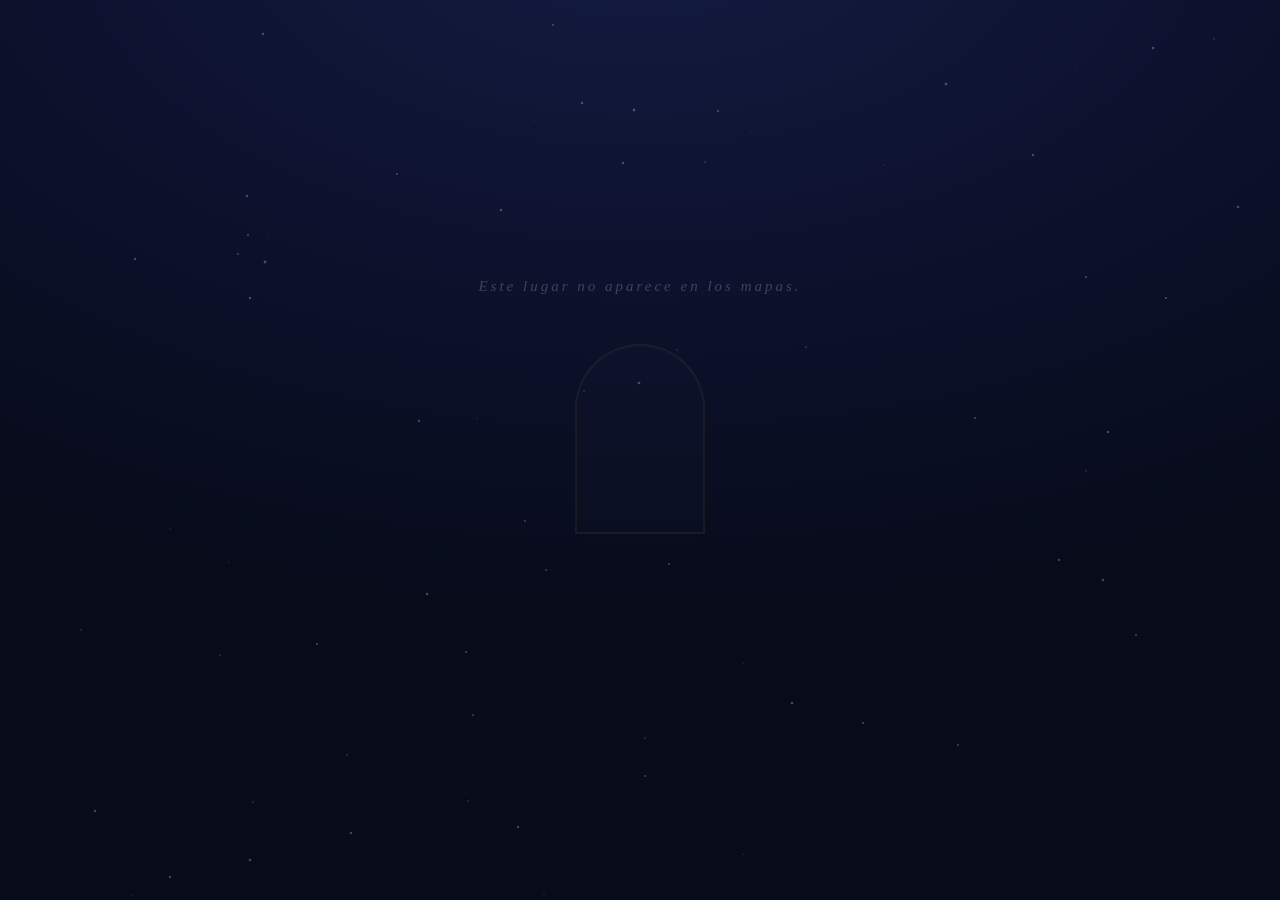
==== commit 100425c3: "Rebrand: Templo Satori · Método Kaizen El nombre se declara en la Apertura de los Trabajos: Satori —" ====
--- a/index.html
+++ b/index.html
@@ -3,8 +3,8 @@
 <head>
   <meta charset="UTF-8" />
   <meta name="viewport" content="width=device-width, initial-scale=1.0" />
-  <title>El Templo · Logia Kaizen — Sendero de los 33 Grados</title>
-  <meta name="description" content="Templo digital de una logia liberal de vanguardia: el rito como plan de estudios — 33 grados, gamificación y neurociencias (Método Kaizen)." />
+  <title>Templo Satori · Método Kaizen — Sendero de los 33 Grados</title>
+  <meta name="description" content="Templo Satori: logia digital de Masonería Liberal — el despertar como destino, el Método Kaizen como camino. 33 grados, gamificación y neurociencias." />
   <link rel="icon" href="data:image/svg+xml,%3Csvg xmlns='http://www.w3.org/2000/svg' viewBox='0 0 100 100'%3E%3Ctext x='50' y='72' font-size='64' text-anchor='middle' fill='%23d4af37'%3E%E2%97%AC%3C/text%3E%3C/svg%3E" />
   <link rel="preconnect" href="https://fonts.googleapis.com" />
   <link rel="preconnect" href="https://fonts.gstatic.com" crossorigin />
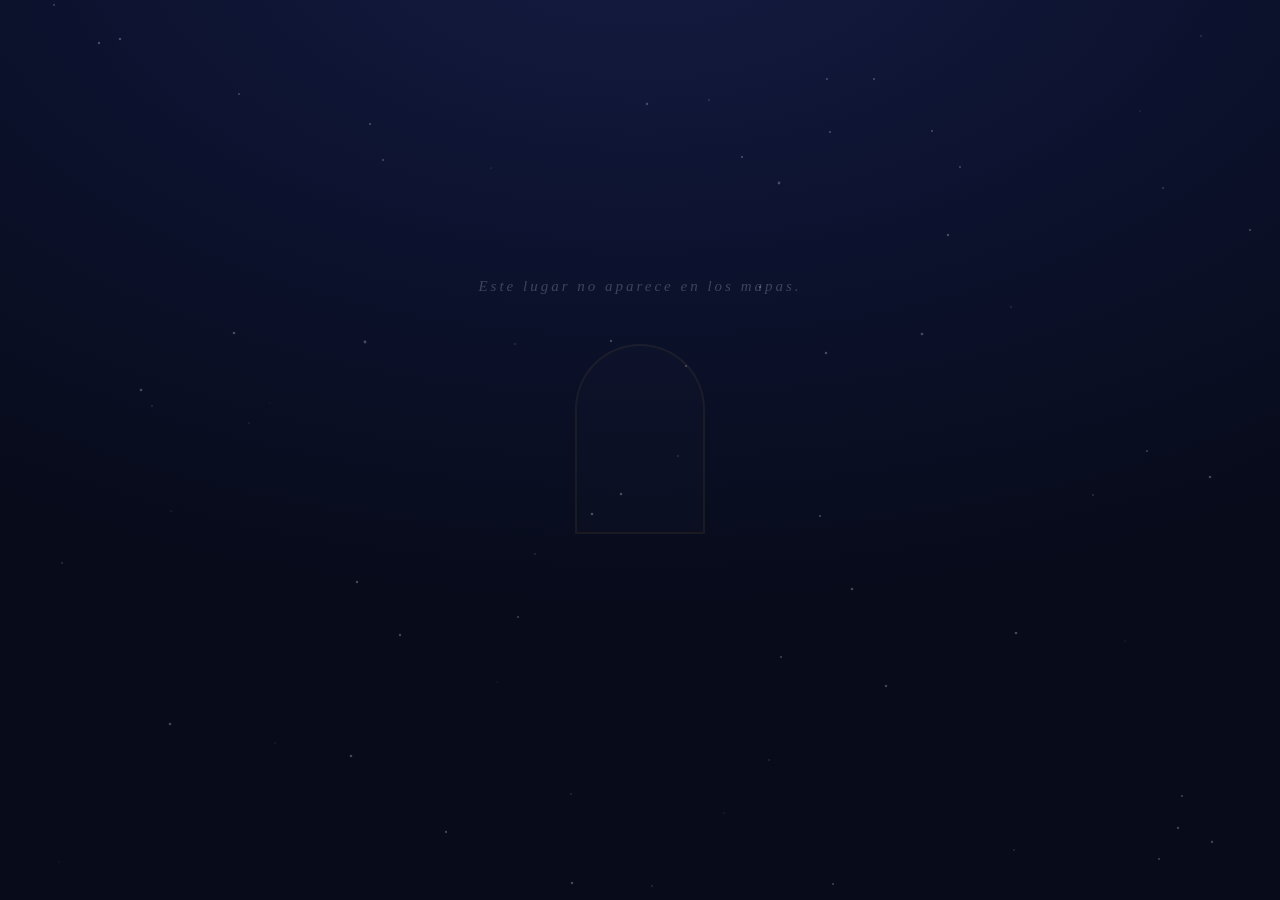
==== commit 4a0e3705: "Biblioteca de los Maestros: Regla de los Doce Puntos e historias por país - Nueva sección Biblioteca" ====
--- a/index.html
+++ b/index.html
@@ -31,6 +31,7 @@
     </div>
     <div class="hud-right">
       <span class="hud-light" title="Luz acumulada">☀ <span id="hud-light">0</span></span>
+      <button id="btn-library" class="hud-btn" title="Biblioteca de los Maestros">📚</button>
       <button id="btn-audio" class="hud-btn" title="Armonías del Templo — audio neuroestimulante">♫</button>
       <button id="btn-map" class="hud-btn" title="Plano del Templo">🗺</button>
       <button id="btn-gym" class="hud-btn" title="Gimnasio Neuronal — repaso activo">🧠</button>
--- a/css/styles.css
+++ b/css/styles.css
@@ -1116,3 +1116,61 @@
   animation: youPulse 1.6s ease-in-out infinite;
 }
 @keyframes youPulse { 50% { opacity: 0.35; } }
+
+/* ============================================================
+   v4.1 — Biblioteca de los Maestros
+   ============================================================ */
+
+.country-shelves {
+  display: grid;
+  grid-template-columns: repeat(auto-fit, minmax(150px, 1fr));
+  gap: 10px;
+  margin: 10px 0;
+}
+.country-shelf { text-align: center; padding: 12px 10px; }
+.country-shelf strong { display: block; font-family: var(--font-title); letter-spacing: 0.05em; }
+.country-flag { font-size: 26px; display: block; margin-bottom: 4px; }
+.shelf-pending { opacity: 0.6; }
+
+.book-card {
+  display: block;
+  width: 100%;
+  text-align: left;
+  margin: 8px 0;
+  position: relative;
+  padding-left: 52px;
+}
+.book-card strong { display: block; font-family: var(--font-title); letter-spacing: 0.05em; color: var(--gold-soft); }
+.book-spine {
+  position: absolute;
+  left: 14px;
+  top: 50%;
+  transform: translateY(-50%);
+  font-size: 24px;
+}
+.book-card .chip-sub, .country-shelf .chip-sub { text-transform: none; }
+.book-read { border-color: var(--gold-dim); background: rgba(212, 175, 55, 0.07); }
+.book-mark {
+  position: absolute;
+  right: 14px;
+  top: 10px;
+  font-family: var(--font-title);
+  font-size: 12px;
+  color: var(--gold);
+}
+
+.book-pages {
+  text-align: left;
+  border: 1px solid var(--gold-dim);
+  border-radius: var(--radius);
+  background:
+    radial-gradient(400px 80px at 50% 0%, rgba(212, 175, 55, 0.07), transparent),
+    rgba(255, 255, 255, 0.02);
+  padding: 18px 22px;
+  margin: 12px 0;
+  max-height: 46vh;
+  overflow-y: auto;
+}
+.book-line { margin: 0 0 14px; }
+.book-line:first-letter { color: var(--gold); font-size: 1.25em; font-family: var(--font-title); }
+.library-contribute { font-style: italic; }
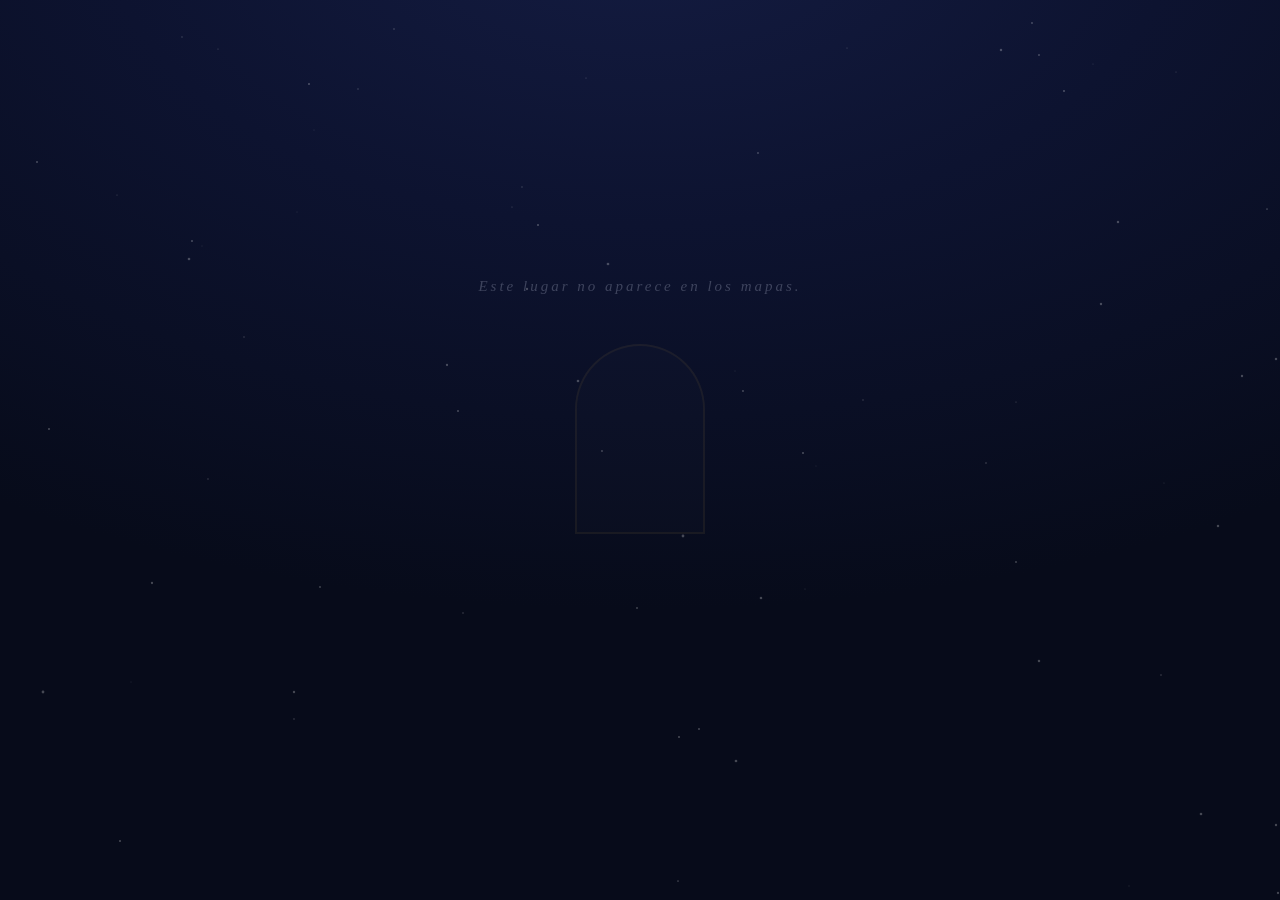
==== commit 81415b6a: "Maestro Artesano 33°: mentor IA conversacional y puente al Taller de los Artesanos - Chat con el Mae" ====
--- a/index.html
+++ b/index.html
@@ -31,6 +31,7 @@
     </div>
     <div class="hud-right">
       <span class="hud-light" title="Luz acumulada">☀ <span id="hud-light">0</span></span>
+      <button id="btn-maestro" class="hud-btn" title="Maestro Artesano · 33° — mentor IA">☉ Maestro</button>
       <button id="btn-library" class="hud-btn" title="Biblioteca de los Maestros">📚</button>
       <button id="btn-audio" class="hud-btn" title="Armonías del Templo — audio neuroestimulante">♫</button>
       <button id="btn-map" class="hud-btn" title="Plano del Templo">🗺</button>
--- a/css/styles.css
+++ b/css/styles.css
@@ -1174,3 +1174,105 @@
 .book-line { margin: 0 0 14px; }
 .book-line:first-letter { color: var(--gold); font-size: 1.25em; font-family: var(--font-title); }
 .library-contribute { font-style: italic; }
+
+/* ---------- Caballete de Kai (recreación SVG) ---------- */
+
+.tabla-caballete {
+  margin: 10px auto 4px;
+  border-radius: 12px;
+  overflow: hidden;
+  border: 1px solid var(--gold-dim);
+  box-shadow: 0 16px 44px rgba(0, 0, 0, 0.5);
+}
+.tabla-caballete svg { display: block; width: 100%; height: auto; }
+.tabla-credit {
+  font-family: var(--font-title);
+  font-size: 12px;
+  letter-spacing: 0.12em;
+  color: var(--muted);
+  text-transform: uppercase;
+  margin: 6px 0 14px;
+}
+
+/* ---------- Maestro Artesano · 33° (chat) ---------- */
+
+.chat-box {
+  max-height: 40vh;
+  min-height: 180px;
+  overflow-y: auto;
+  text-align: left;
+  border: 1px solid var(--gold-dim);
+  border-radius: var(--radius);
+  background: rgba(255, 255, 255, 0.02);
+  padding: 14px;
+  margin: 12px 0;
+  display: flex;
+  flex-direction: column;
+  gap: 10px;
+}
+.chat-row { display: flex; align-items: flex-end; gap: 8px; }
+.chat-user { justify-content: flex-end; }
+.chat-avatar {
+  flex: 0 0 auto;
+  width: 30px;
+  height: 30px;
+  border-radius: 50%;
+  border: 1px solid var(--gold);
+  color: var(--gold);
+  display: flex;
+  align-items: center;
+  justify-content: center;
+  font-size: 16px;
+  background: rgba(212, 175, 55, 0.08);
+  box-shadow: 0 0 12px rgba(212, 175, 55, 0.25);
+}
+.chat-bubble {
+  max-width: 78%;
+  padding: 10px 14px;
+  border-radius: 14px;
+  font-size: 0.95em;
+  line-height: 1.45;
+}
+.chat-maestro .chat-bubble {
+  background: rgba(212, 175, 55, 0.08);
+  border: 1px solid var(--gold-dim);
+  border-bottom-left-radius: 4px;
+  color: var(--ink);
+}
+.chat-user .chat-bubble {
+  background: linear-gradient(180deg, rgba(227, 199, 102, 0.9), rgba(212, 175, 55, 0.9));
+  color: #241c05;
+  border-bottom-right-radius: 4px;
+  font-weight: 500;
+}
+.chat-typing span {
+  display: inline-block;
+  width: 6px;
+  height: 6px;
+  margin: 0 2px;
+  border-radius: 50%;
+  background: var(--gold-soft);
+  animation: typing 1.2s ease-in-out infinite;
+}
+.chat-typing span:nth-child(2) { animation-delay: 0.2s; }
+.chat-typing span:nth-child(3) { animation-delay: 0.4s; }
+@keyframes typing { 40% { transform: translateY(-5px); opacity: 1; } 0%, 100% { opacity: 0.4; } }
+
+.chat-input-row {
+  display: flex;
+  gap: 8px;
+  align-items: stretch;
+}
+.chat-input { flex: 1; min-width: 0; }
+.chat-send { padding: 12px 18px; }
+.chat-tool { padding: 8px 12px; font-size: 16px; }
+.chat-tool:disabled { opacity: 0.35; }
+
+.academy-narrative {
+  font-style: italic;
+  color: var(--gold-soft);
+  max-width: 520px;
+  margin: 16px auto 8px;
+  font-size: 0.95em;
+}
+a.academy-link { text-decoration: none; }
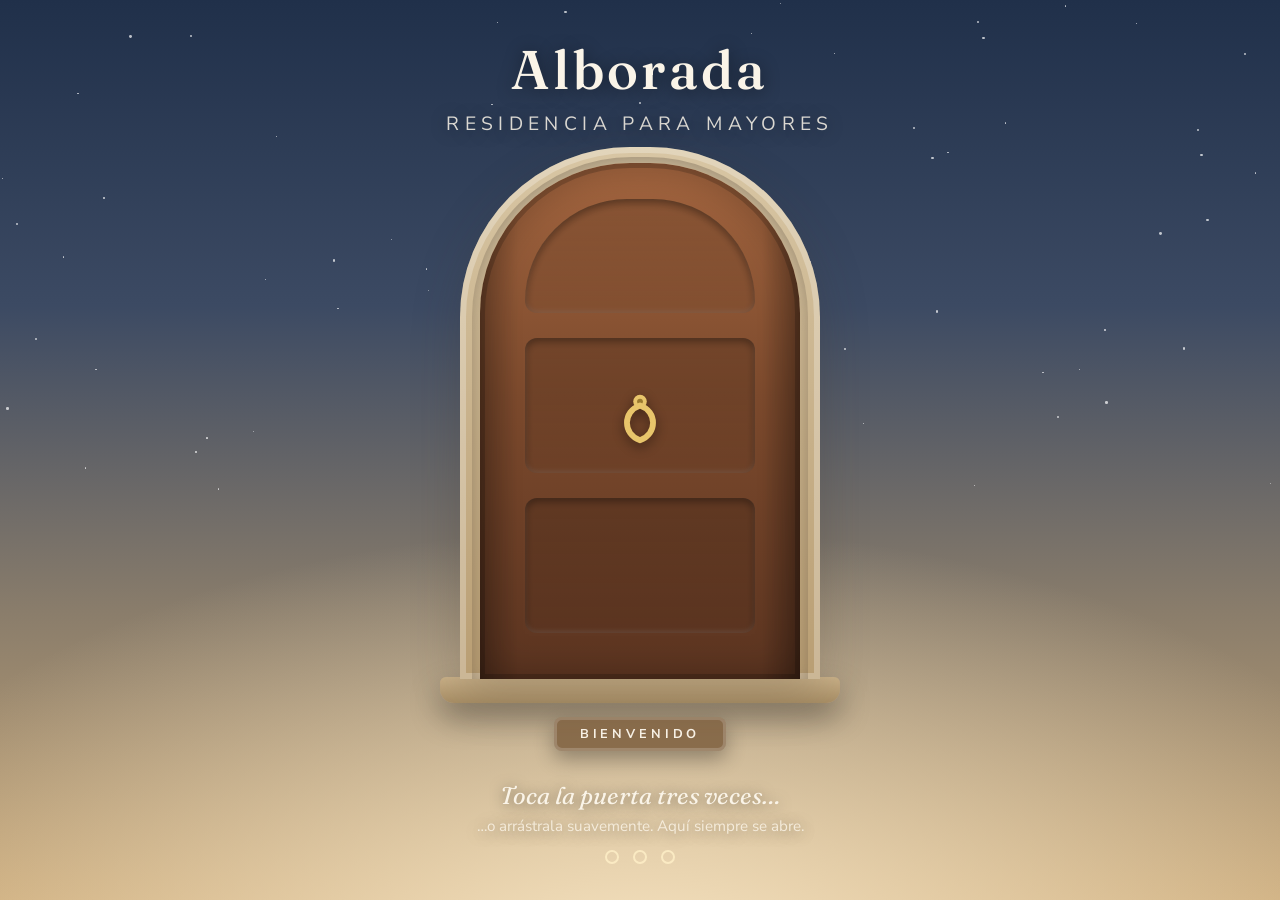
==== commit 74b694cf: "Alborada: experiencia interactiva de residencia para mayores Reemplaza el prototipo anterior de este" ====
--- a/index.html
+++ b/index.html
@@ -1,77 +1,1146 @@
 <!DOCTYPE html>
 <html lang="es">
 <head>
-  <meta charset="UTF-8" />
-  <meta name="viewport" content="width=device-width, initial-scale=1.0" />
-  <title>Templo Satori · Método Kaizen — Sendero de los 33 Grados</title>
-  <meta name="description" content="Templo Satori: logia digital de Masonería Liberal — el despertar como destino, el Método Kaizen como camino. 33 grados, gamificación y neurociencias." />
-  <link rel="icon" href="data:image/svg+xml,%3Csvg xmlns='http://www.w3.org/2000/svg' viewBox='0 0 100 100'%3E%3Ctext x='50' y='72' font-size='64' text-anchor='middle' fill='%23d4af37'%3E%E2%97%AC%3C/text%3E%3C/svg%3E" />
-  <link rel="preconnect" href="https://fonts.googleapis.com" />
-  <link rel="preconnect" href="https://fonts.gstatic.com" crossorigin />
-  <link href="https://fonts.googleapis.com/css2?family=Cinzel:wght@400;600;700&family=Cormorant+Garamond:ital,wght@0,400;0,500;1,400&display=swap" rel="stylesheet" />
-  <link rel="stylesheet" href="css/styles.css" />
+<meta charset="UTF-8" />
+<meta name="viewport" content="width=device-width, initial-scale=1.0, viewport-fit=cover" />
+<title>Alborada · Residencia para Mayores — Toca la puerta</title>
+<meta name="description" content="Alborada, residencia para adultos mayores. Una experiencia de bienvenida: toca la puerta, entra y recorre nuestros espacios como un mapa vivo. Seguridad, calidez y confianza." />
+<link rel="icon" href="data:image/svg+xml,%3Csvg xmlns='http://www.w3.org/2000/svg' viewBox='0 0 100 100'%3E%3Ctext x='50' y='75' font-size='70' text-anchor='middle'%3E%F0%9F%8F%A1%3C/text%3E%3C/svg%3E" />
+<link rel="preconnect" href="https://fonts.googleapis.com" />
+<link rel="preconnect" href="https://fonts.gstatic.com" crossorigin />
+<link href="https://fonts.googleapis.com/css2?family=Fraunces:ital,opsz,wght@0,9..144,400;0,9..144,550;0,9..144,650;1,9..144,400&family=Nunito+Sans:ital,wght@0,400;0,600;0,700;1,400&display=swap" rel="stylesheet" />
+<style>
+  :root{
+    --crema:#faf4e8;
+    --arena:#f0e4cf;
+    --madera:#7c4a2d;
+    --madera-osc:#5b3420;
+    --madera-clara:#a3653f;
+    --terracota:#c96f4a;
+    --oliva:#6b7f4f;
+    --oliva-osc:#4d5f38;
+    --salvia:#a8b98a;
+    --tinta:#3d3227;
+    --tinta-suave:#6d5f4e;
+    --dorado:#e0a53c;
+    --luz:#ffe9b8;
+    --blanco:#fffdf8;
+    --sombra:0 18px 50px rgba(61,50,39,.22);
+    --radio:22px;
+    --fuente-titulo:"Fraunces", Georgia, serif;
+    --fuente-texto:"Nunito Sans", "Segoe UI", sans-serif;
+  }
+  *{margin:0;padding:0;box-sizing:border-box;}
+  html,body{height:100%;}
+  body{
+    font-family:var(--fuente-texto);
+    color:var(--tinta);
+    background:var(--crema);
+    overflow:hidden;
+    -webkit-font-smoothing:antialiased;
+  }
+  button{font-family:inherit;cursor:pointer;}
+  .oculto{display:none !important;}
+
+  /* ============================================================
+     ESCENA 1 · EL UMBRAL — la puerta que hay que tocar
+     ============================================================ */
+  #escena-puerta{
+    position:fixed;inset:0;
+    display:flex;align-items:center;justify-content:center;
+    background:
+      radial-gradient(120% 90% at 50% 108%, #f5e3c2 0%, transparent 55%),
+      linear-gradient(180deg,#20304a 0%,#3c4a63 34%,#8a7d6b 68%,#c9a877 100%);
+    z-index:40;
+    transition:opacity 1.6s ease, visibility 1.6s;
+  }
+  #escena-puerta.desvanecer{opacity:0;visibility:hidden;pointer-events:none;}
+
+  .estrellas{position:absolute;inset:0;overflow:hidden;pointer-events:none;}
+  .estrella{position:absolute;background:#fff;border-radius:50%;opacity:.7;animation:titilar 4s ease-in-out infinite;}
+  @keyframes titilar{0%,100%{opacity:.15}50%{opacity:.8}}
+
+  .fachada{
+    position:relative;
+    display:flex;flex-direction:column;align-items:center;
+    z-index:2;
+    user-select:none;-webkit-user-select:none;
+  }
+
+  .rotulo-casa{
+    text-align:center;margin-bottom:26px;color:var(--crema);
+    text-shadow:0 2px 18px rgba(0,0,0,.45);
+  }
+  .rotulo-casa h1{
+    font-family:var(--fuente-titulo);font-weight:550;
+    font-size:clamp(2rem,5.5vw,3.4rem);letter-spacing:.06em;
+  }
+  .rotulo-casa p{
+    margin-top:8px;font-size:clamp(1rem,2.4vw,1.2rem);
+    letter-spacing:.28em;text-transform:uppercase;opacity:.85;
+  }
+
+  /* marco de la puerta */
+  .portal{
+    position:relative;
+    width:min(320px,72vw);
+    aspect-ratio:0.62;
+    perspective:1400px;
+  }
+  .marco{
+    position:absolute;inset:-16px -20px 0 -20px;
+    background:linear-gradient(180deg,#d8c6a4,#b99e73);
+    border-radius:170px 170px 0 0;
+    box-shadow:var(--sombra), inset 0 0 0 6px rgba(255,255,255,.25);
+  }
+  .marco::before{
+    content:"";position:absolute;inset:10px 12px 0 12px;
+    border-radius:160px 160px 0 0;
+    box-shadow:inset 0 6px 18px rgba(61,50,39,.35);
+  }
+  .luz-interior{
+    position:absolute;inset:0;
+    border-radius:150px 150px 0 0;
+    background:radial-gradient(80% 90% at 50% 30%, var(--luz) 0%, #f7c873 55%, #e8a04b 100%);
+    opacity:0;transition:opacity 1.4s ease .3s;
+    box-shadow:0 0 90px 30px rgba(255,214,140,0);
+  }
+  .portal.abierta .luz-interior{opacity:1;box-shadow:0 0 130px 50px rgba(255,214,140,.55);transition:opacity 1.4s ease .3s, box-shadow 2s ease .3s;}
+
+  .hoja{
+    position:absolute;inset:0;
+    transform-style:preserve-3d;
+    transform-origin:left center;
+    transition:transform 2.1s cubic-bezier(.6,.05,.25,1);
+    border-radius:150px 150px 0 0;
+    background:
+      linear-gradient(90deg, rgba(0,0,0,.22) 0%, transparent 12%, transparent 88%, rgba(0,0,0,.28) 100%),
+      linear-gradient(180deg,var(--madera-clara) 0%,var(--madera) 45%,var(--madera-osc) 100%);
+    box-shadow:inset 0 0 0 5px rgba(0,0,0,.18), inset 0 0 40px rgba(0,0,0,.25);
+    cursor:pointer;
+    touch-action:none;
+  }
+  .hoja:focus-visible{outline:4px solid var(--dorado);outline-offset:6px;}
+  .portal.abierta .hoja{transform:rotateY(-104deg);cursor:default;}
+
+  /* cuarterones tallados */
+  .cuarteron{
+    position:absolute;left:14%;right:14%;
+    border-radius:12px;
+    box-shadow:inset 0 3px 8px rgba(0,0,0,.4), inset 0 -2px 5px rgba(255,255,255,.12);
+    background:linear-gradient(180deg,rgba(0,0,0,.14),rgba(0,0,0,.05));
+    pointer-events:none;
+  }
+  .cuarteron.arco{top:7%;height:22%;border-radius:120px 120px 14px 14px;}
+  .cuarteron.medio{top:34%;height:26%;}
+  .cuarteron.bajo{top:65%;height:26%;}
+
+  .aldaba{
+    position:absolute;left:50%;top:44%;transform:translateX(-50%);
+    width:58px;height:58px;pointer-events:none;
+    filter:drop-shadow(0 4px 6px rgba(0,0,0,.45));
+    transform-origin:50% 12%;
+  }
+  .portal.golpeando .aldaba{animation:golpe .38s ease;}
+  @keyframes golpe{
+    0%{transform:translateX(-50%) rotate(0)}
+    35%{transform:translateX(-50%) rotate(-24deg)}
+    70%{transform:translateX(-50%) rotate(6deg)}
+    100%{transform:translateX(-50%) rotate(0)}
+  }
+
+  .onda{
+    position:absolute;width:20px;height:20px;border-radius:50%;
+    border:3px solid rgba(255,236,190,.95);
+    transform:translate(-50%,-50%);
+    animation:expandir .9s ease-out forwards;
+    pointer-events:none;
+  }
+  @keyframes expandir{
+    from{opacity:.95;scale:1}
+    to{opacity:0;scale:7}
+  }
+
+  .peldano{
+    width:min(400px,86vw);height:26px;margin-top:-2px;
+    background:linear-gradient(180deg,#cbb289,#a98f66);
+    border-radius:6px 6px 14px 14px;
+    box-shadow:0 14px 30px rgba(0,0,0,.35);
+  }
+  .felpudo{
+    margin-top:14px;padding:8px 26px;
+    background:#8a6d4c;color:var(--crema);
+    border-radius:8px;font-weight:700;letter-spacing:.3em;
+    font-size:.8rem;text-transform:uppercase;
+    box-shadow:0 8px 20px rgba(0,0,0,.3), inset 0 0 0 3px rgba(255,255,255,.18);
+  }
+
+  .guia-puerta{
+    margin-top:30px;text-align:center;color:var(--crema);
+    text-shadow:0 2px 14px rgba(0,0,0,.5);
+    min-height:76px;
+  }
+  .guia-puerta .principal{
+    font-family:var(--fuente-titulo);font-style:italic;
+    font-size:clamp(1.15rem,3vw,1.5rem);
+    animation:respirar 3.2s ease-in-out infinite;
+  }
+  .guia-puerta .secundaria{margin-top:6px;font-size:.95rem;opacity:.8;}
+  @keyframes respirar{0%,100%{opacity:.55}50%{opacity:1}}
+
+  .contador-golpes{
+    display:flex;gap:14px;justify-content:center;margin-top:14px;
+  }
+  .contador-golpes span{
+    width:14px;height:14px;border-radius:50%;
+    border:2px solid rgba(255,240,200,.8);
+    transition:background .3s, box-shadow .3s;
+  }
+  .contador-golpes span.lleno{
+    background:var(--dorado);
+    box-shadow:0 0 14px rgba(224,165,60,.9);
+  }
+
+  /* ============================================================
+     BIENVENIDA — mensaje tras abrir la puerta
+     ============================================================ */
+  #bienvenida{
+    position:fixed;inset:0;z-index:45;
+    display:flex;align-items:center;justify-content:center;
+    background:radial-gradient(90% 90% at 50% 40%, rgba(255,233,184,.97) 0%, rgba(245,222,176,.985) 60%, rgba(233,203,150,1) 100%);
+    opacity:0;visibility:hidden;
+    transition:opacity 1.3s ease, visibility 1.3s;
+  }
+  #bienvenida.visible{opacity:1;visibility:visible;}
+  #bienvenida.desvanecer{opacity:0;visibility:hidden;pointer-events:none;}
+  .tarjeta-bienvenida{
+    max-width:640px;padding:40px clamp(22px,6vw,60px);text-align:center;
+  }
+  .tarjeta-bienvenida .sol{font-size:3rem;display:block;margin-bottom:18px;animation:flotar 5s ease-in-out infinite;}
+  @keyframes flotar{0%,100%{transform:translateY(0)}50%{transform:translateY(-10px)}}
+  .tarjeta-bienvenida h2{
+    font-family:var(--fuente-titulo);font-weight:550;
+    font-size:clamp(1.9rem,5vw,3rem);color:var(--madera-osc);
+    line-height:1.15;
+  }
+  .tarjeta-bienvenida p{
+    margin-top:20px;font-size:clamp(1.05rem,2.6vw,1.25rem);
+    line-height:1.75;color:var(--tinta-suave);
+  }
+  .frase{opacity:0;transform:translateY(14px);transition:opacity 1s ease, transform 1s ease;}
+  .frase.entra{opacity:1;transform:translateY(0);}
+  .boton-principal{
+    margin-top:34px;padding:16px 42px;border:none;border-radius:999px;
+    background:linear-gradient(180deg,var(--terracota),#b05a38);
+    color:var(--blanco);font-size:1.15rem;font-weight:700;letter-spacing:.03em;
+    box-shadow:0 12px 30px rgba(176,90,56,.4);
+    transition:transform .25s ease, box-shadow .25s ease, opacity .8s ease;
+  }
+  .boton-principal:hover{transform:translateY(-3px);box-shadow:0 18px 38px rgba(176,90,56,.5);}
+  .boton-principal:focus-visible{outline:4px solid var(--madera-osc);outline-offset:4px;}
+
+  /* ============================================================
+     ESCENA 2 · EL MAPA — la residencia como plano vivo
+     ============================================================ */
+  #escena-mapa{
+    position:fixed;inset:0;z-index:10;
+    background:linear-gradient(180deg,#dfe8c8 0%, #cfdcae 100%);
+    opacity:0;transition:opacity 1.4s ease;
+  }
+  #escena-mapa.visible{opacity:1;}
+
+  #lienzo{
+    position:absolute;inset:0;overflow:hidden;
+    cursor:grab;touch-action:none;
+  }
+  #lienzo.arrastrando{cursor:grabbing;}
+  #mundo{
+    position:absolute;left:0;top:0;
+    transform-origin:0 0;
+    will-change:transform;
+  }
+  #mundo svg{display:block;}
+
+  /* barra superior */
+  .barra{
+    position:absolute;top:0;left:0;right:0;z-index:20;
+    display:flex;align-items:center;justify-content:space-between;
+    gap:12px;padding:14px clamp(14px,3vw,28px);
+    background:linear-gradient(180deg,rgba(250,244,232,.96),rgba(250,244,232,.75) 70%,transparent);
+    pointer-events:none;
+  }
+  .barra > *{pointer-events:auto;}
+  .marca{display:flex;align-items:center;gap:10px;}
+  .marca .sello{
+    width:44px;height:44px;border-radius:50%;
+    display:grid;place-items:center;font-size:1.4rem;
+    background:var(--blanco);box-shadow:0 6px 16px rgba(61,50,39,.18);
+  }
+  .marca strong{
+    font-family:var(--fuente-titulo);font-weight:650;
+    font-size:1.25rem;color:var(--madera-osc);letter-spacing:.04em;
+  }
+  .marca small{display:block;font-size:.72rem;letter-spacing:.22em;text-transform:uppercase;color:var(--tinta-suave);}
+  .boton-visita{
+    padding:11px 22px;border:none;border-radius:999px;
+    background:var(--oliva-osc);color:var(--blanco);
+    font-weight:700;font-size:.95rem;
+    box-shadow:0 8px 20px rgba(77,95,56,.35);
+    transition:transform .2s ease;
+  }
+  .boton-visita:hover{transform:translateY(-2px);}
+
+  .pista-mapa{
+    position:absolute;bottom:22px;left:50%;transform:translateX(-50%);
+    z-index:20;padding:12px 24px;border-radius:999px;
+    background:rgba(61,50,39,.82);color:var(--crema);
+    font-size:.95rem;letter-spacing:.02em;
+    box-shadow:0 10px 26px rgba(0,0,0,.25);
+    display:flex;align-items:center;gap:10px;
+    transition:opacity .8s ease;white-space:nowrap;
+  }
+  .pista-mapa.desvanecer{opacity:0;pointer-events:none;}
+  .mano{display:inline-block;animation:vaiven 2s ease-in-out infinite;}
+  @keyframes vaiven{0%,100%{transform:translateX(-7px)}50%{transform:translateX(7px)}}
+
+  .controles-zoom{
+    position:absolute;right:16px;bottom:22px;z-index:20;
+    display:flex;flex-direction:column;gap:8px;
+  }
+  .controles-zoom button{
+    width:46px;height:46px;border:none;border-radius:14px;
+    background:var(--blanco);color:var(--madera-osc);
+    font-size:1.5rem;font-weight:700;line-height:1;
+    box-shadow:0 8px 18px rgba(61,50,39,.2);
+    transition:transform .15s ease;
+  }
+  .controles-zoom button:hover{transform:scale(1.07);}
+
+  /* hotspots dentro del SVG */
+  .hotspot{cursor:pointer;}
+  .hotspot .halo{
+    transform-origin:center;transform-box:fill-box;
+    animation:pulso 2.6s ease-out infinite;
+  }
+  @keyframes pulso{
+    0%{opacity:.75;transform:scale(.6)}
+    70%{opacity:0;transform:scale(1.9)}
+    100%{opacity:0;transform:scale(1.9)}
+  }
+  .hotspot .nucleo{transition:transform .25s ease;transform-origin:center;transform-box:fill-box;}
+  .hotspot:hover .nucleo, .hotspot:focus .nucleo{transform:scale(1.25);}
+  .hotspot:focus{outline:none;}
+  .hotspot:focus .nucleo{stroke:var(--tinta);stroke-width:3;}
+  .etiqueta-mapa{
+    font-family:var(--fuente-texto);font-weight:700;
+    fill:var(--madera-osc);pointer-events:none;
+  }
+  .etiqueta-suave{font-family:var(--fuente-titulo);font-style:italic;fill:#5f6d45;pointer-events:none;}
+
+  /* panel de historia de cada espacio */
+  #panel{
+    position:absolute;top:0;right:0;bottom:0;z-index:30;
+    width:min(440px,100%);
+    background:var(--blanco);
+    box-shadow:-18px 0 60px rgba(61,50,39,.28);
+    transform:translateX(105%);
+    transition:transform .55s cubic-bezier(.32,.9,.35,1);
+    display:flex;flex-direction:column;
+    border-radius:26px 0 0 26px;
+  }
+  #panel.abierto{transform:translateX(0);}
+  .panel-cabecera{
+    position:relative;
+    padding:34px 30px 22px;
+    border-radius:26px 0 0 0;
+    color:var(--blanco);
+    background:linear-gradient(140deg,var(--panel-color-a,#c96f4a),var(--panel-color-b,#8a4a2d));
+  }
+  .panel-cabecera .icono{font-size:2.6rem;display:block;margin-bottom:10px;}
+  .panel-cabecera h3{
+    font-family:var(--fuente-titulo);font-weight:600;
+    font-size:1.7rem;line-height:1.2;
+  }
+  .panel-cabecera .lema{margin-top:6px;font-style:italic;opacity:.92;font-size:1rem;}
+  .cerrar-panel{
+    position:absolute;top:16px;right:16px;
+    width:40px;height:40px;border:none;border-radius:50%;
+    background:rgba(255,255,255,.25);color:var(--blanco);
+    font-size:1.25rem;line-height:1;
+    transition:background .2s;
+  }
+  .cerrar-panel:hover{background:rgba(255,255,255,.4);}
+  .panel-cuerpo{
+    flex:1;overflow-y:auto;padding:26px 30px 30px;
+  }
+  .panel-cuerpo p{font-size:1.06rem;line-height:1.8;color:var(--tinta-suave);}
+  .panel-cuerpo p + p{margin-top:14px;}
+  .sellos-confianza{
+    margin-top:22px;display:flex;flex-wrap:wrap;gap:10px;
+  }
+  .sello-chip{
+    display:inline-flex;align-items:center;gap:7px;
+    padding:9px 16px;border-radius:999px;
+    background:var(--arena);color:var(--madera-osc);
+    font-size:.9rem;font-weight:700;
+  }
+  .panel-pie{
+    padding:18px 30px 26px;border-top:1px solid #eee3cd;
+    display:flex;gap:10px;
+  }
+  .boton-secundario{
+    flex:1;padding:13px 18px;border-radius:14px;border:2px solid var(--oliva-osc);
+    background:transparent;color:var(--oliva-osc);font-weight:700;font-size:.98rem;
+    transition:background .2s,color .2s;
+  }
+  .boton-secundario:hover{background:var(--oliva-osc);color:var(--blanco);}
+
+  /* modal de visita */
+  #modal-visita{
+    position:fixed;inset:0;z-index:60;
+    display:flex;align-items:center;justify-content:center;
+    background:rgba(43,35,26,.55);backdrop-filter:blur(4px);
+    opacity:0;visibility:hidden;transition:opacity .4s ease, visibility .4s;
+    padding:20px;
+  }
+  #modal-visita.visible{opacity:1;visibility:visible;}
+  .tarjeta-visita{
+    width:min(480px,100%);background:var(--blanco);
+    border-radius:var(--radio);padding:38px 34px;text-align:center;
+    box-shadow:var(--sombra);
+    transform:translateY(16px);transition:transform .4s ease;
+  }
+  #modal-visita.visible .tarjeta-visita{transform:translateY(0);}
+  .tarjeta-visita h3{
+    font-family:var(--fuente-titulo);font-weight:600;
+    font-size:1.8rem;color:var(--madera-osc);
+  }
+  .tarjeta-visita > p{margin-top:12px;color:var(--tinta-suave);line-height:1.7;}
+  .datos-contacto{
+    margin-top:24px;display:flex;flex-direction:column;gap:12px;text-align:left;
+  }
+  .dato{
+    display:flex;align-items:center;gap:14px;
+    padding:14px 18px;border-radius:16px;background:var(--crema);
+    font-size:1.05rem;color:var(--tinta);font-weight:600;
+  }
+  .dato span:first-child{font-size:1.4rem;}
+  .nota-horario{margin-top:18px;font-size:.9rem;color:var(--tinta-suave);}
+
+  /* accesibilidad / movimiento reducido */
+  @media (prefers-reduced-motion:reduce){
+    *,*::before,*::after{animation-duration:.01ms !important;animation-iteration-count:1 !important;transition-duration:.2s !important;}
+    .hoja{transition-duration:.6s !important;}
+  }
+  @media (max-width:560px){
+    .marca small{display:none;}
+    .pista-mapa{font-size:.85rem;padding:10px 18px;}
+    #panel{border-radius:26px 26px 0 0;top:auto;height:72%;width:100%;transform:translateY(105%);}
+    #panel.abierto{transform:translateY(0);}
+    .panel-cabecera{border-radius:26px 26px 0 0;}
+  }
+</style>
 </head>
 <body>
-  <div id="stars" aria-hidden="true"></div>
-
-  <!-- Velo de transición: las puertas del Templo entre escenas -->
-  <div id="veil" aria-hidden="true">
-    <div class="veil-panel veil-left"></div>
-    <div class="veil-panel veil-right"></div>
-  </div>
-
-  <!-- HUD -->
-  <header id="hud" class="hud hidden">
-    <div class="hud-left">
-      <span class="hud-symbol" aria-hidden="true">◬</span>
-      <span id="hud-name">Buscador</span>
+
+<!-- ══════════════ ESCENA 1 · LA PUERTA ══════════════ -->
+<section id="escena-puerta" aria-label="Entrada de la residencia">
+  <div class="estrellas" id="estrellas" aria-hidden="true"></div>
+
+  <div class="fachada">
+    <header class="rotulo-casa">
+      <h1>Alborada</h1>
+      <p>Residencia para mayores</p>
+    </header>
+
+    <div class="portal" id="portal">
+      <div class="marco" aria-hidden="true"></div>
+      <div class="luz-interior" aria-hidden="true"></div>
+      <div class="hoja" id="puerta" role="button" tabindex="0"
+           aria-label="Puerta de la residencia. Tócala tres veces o arrástrala para abrirla y entrar.">
+        <div class="cuarteron arco"></div>
+        <div class="cuarteron medio"></div>
+        <div class="cuarteron bajo"></div>
+        <svg class="aldaba" viewBox="0 0 60 60" aria-hidden="true">
+          <circle cx="30" cy="12" r="7" fill="#e8c56b"/>
+          <circle cx="30" cy="12" r="3" fill="#9a7a2f"/>
+          <path d="M30 16 C 12 22, 12 46, 30 52 C 48 46, 48 22, 30 16 Z"
+                fill="none" stroke="#e8c56b" stroke-width="6" stroke-linecap="round"/>
+        </svg>
+      </div>
     </div>
-    <div class="hud-center">
-      <span id="hud-grade" class="hud-grade">Profano</span>
-    </div>
-    <div class="hud-right">
-      <span class="hud-light" title="Luz acumulada">☀ <span id="hud-light">0</span></span>
-      <button id="btn-maestro" class="hud-btn" title="Maestro Artesano · 33° — mentor IA">☉ Maestro</button>
-      <button id="btn-library" class="hud-btn" title="Biblioteca de los Maestros">📚</button>
-      <button id="btn-audio" class="hud-btn" title="Armonías del Templo — audio neuroestimulante">♫</button>
-      <button id="btn-map" class="hud-btn" title="Plano del Templo">🗺</button>
-      <button id="btn-gym" class="hud-btn" title="Gimnasio Neuronal — repaso activo">🧠</button>
-      <button id="btn-tabla" class="hud-btn" title="Tabla de Trazar — Caballete">△ Tabla</button>
-      <button id="btn-journal" class="hud-btn" title="Diario del Iniciado">✎ Diario</button>
-      <button id="btn-reset" class="hud-btn" title="Reiniciar el viaje">⟲</button>
-    </div>
-  </header>
-
-  <!-- Escenas -->
-  <main id="scene-root"></main>
-
-  <!-- Modal de reto -->
-  <div id="modal" class="modal hidden" role="dialog" aria-modal="true">
-    <div class="modal-backdrop"></div>
-    <div class="modal-card" id="modal-card"></div>
-  </div>
-
-  <!-- Diario -->
-  <div id="journal" class="modal hidden" role="dialog" aria-modal="true">
-    <div class="modal-backdrop"></div>
-    <div class="modal-card journal-card">
-      <h2 class="modal-title">Diario del Iniciado</h2>
-      <p class="journal-hint">Aquí se conservan tus reflexiones. Son tu piedra tallada.</p>
-      <div id="journal-entries"></div>
-      <button class="btn btn-ghost" id="journal-close">Cerrar</button>
+
+    <div class="peldano" aria-hidden="true"></div>
+    <div class="felpudo" aria-hidden="true">Bienvenido</div>
+
+    <div class="guia-puerta" aria-live="polite">
+      <p class="principal" id="guia-texto">Toca la puerta tres veces…</p>
+      <p class="secundaria">…o arrástrala suavemente. Aquí siempre se abre.</p>
+      <div class="contador-golpes" aria-hidden="true">
+        <span id="golpe-1"></span><span id="golpe-2"></span><span id="golpe-3"></span>
+      </div>
     </div>
   </div>
-
-  <!-- Tabla de Trazar (Caballete) -->
-  <div id="tabla" class="modal hidden" role="dialog" aria-modal="true">
-    <div class="modal-backdrop"></div>
-    <div class="modal-card tabla-card">
-      <div id="tabla-content"></div>
-      <button class="btn btn-ghost" id="tabla-close">Cerrar</button>
+</section>
+
+<!-- ══════════════ BIENVENIDA ══════════════ -->
+<section id="bienvenida" aria-label="Bienvenida" aria-live="polite">
+  <div class="tarjeta-bienvenida">
+    <span class="sol" aria-hidden="true">🌅</span>
+    <h2 class="frase" id="frase-1">Pasa. Te estábamos esperando.</h2>
+    <p class="frase" id="frase-2">
+      En Alborada las puertas no se cierran: se abren a una casa donde cada día
+      empieza con calma y compañía. Un lugar seguro para vivir, no solo para estar.
+    </p>
+    <p class="frase" id="frase-3">
+      Camina con nosotros. Recorre la casa a tu ritmo, como quien pasea por su propio jardín.
+    </p>
+    <button class="boton-principal frase" id="btn-entrar">Recorrer la casa</button>
+  </div>
+</section>
+
+<!-- ══════════════ ESCENA 2 · EL MAPA ══════════════ -->
+<section id="escena-mapa" aria-label="Plano de la residencia">
+  <div id="lienzo">
+    <div id="mundo">
+      <svg id="plano" width="1800" height="1200" viewBox="0 0 1800 1200" role="img"
+           aria-label="Plano ilustrado de la residencia Alborada con sus espacios">
+        <defs>
+          <radialGradient id="cesped" cx="50%" cy="40%" r="75%">
+            <stop offset="0%" stop-color="#cfe0a8"/>
+            <stop offset="100%" stop-color="#b3c98a"/>
+          </radialGradient>
+          <linearGradient id="tejado" x1="0" y1="0" x2="0" y2="1">
+            <stop offset="0%" stop-color="#f7ede0"/>
+            <stop offset="100%" stop-color="#efe0c8"/>
+          </linearGradient>
+          <linearGradient id="agua" x1="0" y1="0" x2="1" y2="1">
+            <stop offset="0%" stop-color="#a8cfe0"/>
+            <stop offset="100%" stop-color="#7fb2cc"/>
+          </linearGradient>
+        </defs>
+
+        <!-- jardín general -->
+        <rect x="0" y="0" width="1800" height="1200" fill="url(#cesped)"/>
+
+        <!-- caminos -->
+        <path d="M900 1200 L900 1010 Q900 980 870 980 L560 980"
+              fill="none" stroke="#e6d3ae" stroke-width="46" stroke-linecap="round"/>
+        <path d="M900 1200 L900 1010 Q900 980 930 980 L1240 980"
+              fill="none" stroke="#e6d3ae" stroke-width="46" stroke-linecap="round"/>
+        <path d="M900 1010 L900 870" fill="none" stroke="#e6d3ae" stroke-width="52" stroke-linecap="round"/>
+        <path d="M250 610 Q 420 560 560 610 T 900 640" fill="none" stroke="#e6d3ae" stroke-width="30" stroke-linecap="round" opacity=".8"/>
+        <path d="M1550 640 Q 1400 580 1260 630" fill="none" stroke="#e6d3ae" stroke-width="30" stroke-linecap="round" opacity=".8"/>
+
+        <!-- estanque -->
+        <ellipse cx="1470" cy="930" rx="150" ry="88" fill="url(#agua)" stroke="#6fa3bd" stroke-width="5"/>
+        <ellipse cx="1430" cy="912" rx="26" ry="10" fill="#ffffff" opacity=".45"/>
+        <ellipse cx="1510" cy="950" rx="18" ry="7" fill="#ffffff" opacity=".35"/>
+        <text x="1470" y="1052" text-anchor="middle" class="etiqueta-suave" font-size="26">el estanque</text>
+
+        <!-- naranjos (jardín oeste) -->
+        <g id="naranjos">
+          <g transform="translate(300,760)"><circle r="52" fill="#7ba05b"/><circle r="52" fill="#87ac66" transform="translate(-8,-10)"/><circle cx="-14" cy="-6" r="7" fill="#e8923a"/><circle cx="16" cy="8" r="7" fill="#e8923a"/><circle cx="4" cy="-22" r="7" fill="#e8923a"/></g>
+          <g transform="translate(430,840)"><circle r="46" fill="#7ba05b"/><circle r="46" fill="#87ac66" transform="translate(6,-8)"/><circle cx="-10" cy="0" r="6" fill="#e8923a"/><circle cx="14" cy="-14" r="6" fill="#e8923a"/></g>
+          <g transform="translate(230,930)"><circle r="56" fill="#74975a"/><circle r="56" fill="#83a568" transform="translate(-6,-9)"/><circle cx="10" cy="-10" r="7" fill="#e8923a"/><circle cx="-18" cy="10" r="7" fill="#e8923a"/><circle cx="20" cy="16" r="7" fill="#e8923a"/></g>
+          <g transform="translate(380,1010)"><circle r="48" fill="#7ba05b"/><circle cx="-12" cy="-8" r="6" fill="#e8923a"/><circle cx="12" cy="6" r="6" fill="#e8923a"/></g>
+          <!-- banca -->
+          <g transform="translate(320,880)">
+            <rect x="-40" y="0" width="80" height="12" rx="5" fill="#8a6d4c"/>
+            <rect x="-40" y="-16" width="80" height="10" rx="5" fill="#a3835d"/>
+            <rect x="-34" y="10" width="8" height="16" fill="#6f5537"/>
+            <rect x="26" y="10" width="8" height="16" fill="#6f5537"/>
+          </g>
+        </g>
+        <text x="330" y="1105" text-anchor="middle" class="etiqueta-suave" font-size="26">jardín de los naranjos</text>
+
+        <!-- arboleda -->
+        <g>
+          <g transform="translate(1580,420)"><circle r="50" fill="#7ba05b"/><circle r="50" fill="#87ac66" transform="translate(-7,-8)"/></g>
+          <g transform="translate(1660,540)"><circle r="42" fill="#74975a"/></g>
+          <g transform="translate(1600,760)"><circle r="46" fill="#7ba05b"/></g>
+          <g transform="translate(150,420)"><circle r="46" fill="#7ba05b"/><circle r="46" fill="#87ac66" transform="translate(6,-7)"/></g>
+          <g transform="translate(120,240)"><circle r="52" fill="#74975a"/></g>
+        </g>
+
+        <!-- ══ edificio en U ══ -->
+        <!-- ala norte: habitaciones -->
+        <g>
+          <rect x="430" y="150" width="940" height="220" rx="26" fill="url(#tejado)" stroke="#c9a877" stroke-width="6"/>
+          <line x1="430" y1="260" x2="1370" y2="260" stroke="#d9c6a4" stroke-width="3"/>
+          <g fill="#f4d6a0" stroke="#c9a877" stroke-width="3">
+            <rect x="480" y="190" width="46" height="46" rx="8"/><rect x="570" y="190" width="46" height="46" rx="8"/>
+            <rect x="660" y="190" width="46" height="46" rx="8"/><rect x="750" y="190" width="46" height="46" rx="8"/>
+            <rect x="1010" y="190" width="46" height="46" rx="8"/><rect x="1100" y="190" width="46" height="46" rx="8"/>
+            <rect x="1190" y="190" width="46" height="46" rx="8"/><rect x="1280" y="190" width="46" height="46" rx="8"/>
+          </g>
+          <text x="900" y="225" text-anchor="middle" class="etiqueta-mapa" font-size="30">Habitaciones · Tu refugio</text>
+        </g>
+
+        <!-- ala oeste: comedor -->
+        <g>
+          <rect x="430" y="370" width="260" height="450" rx="26" fill="url(#tejado)" stroke="#c9a877" stroke-width="6"/>
+          <g stroke="#c9a877" stroke-width="3" fill="#f4d6a0">
+            <circle cx="520" cy="500" r="26"/><circle cx="610" cy="500" r="26"/>
+            <circle cx="520" cy="620" r="26"/><circle cx="610" cy="620" r="26"/>
+          </g>
+          <text x="560" y="760" text-anchor="middle" class="etiqueta-mapa" font-size="28">La Mesa</text>
+          <text x="560" y="792" text-anchor="middle" class="etiqueta-mapa" font-size="28">Grande</text>
+        </g>
+
+        <!-- ala este: salón y biblioteca -->
+        <g>
+          <rect x="1110" y="370" width="260" height="450" rx="26" fill="url(#tejado)" stroke="#c9a877" stroke-width="6"/>
+          <g fill="#c9a877">
+            <rect x="1160" y="450" width="30" height="90" rx="5"/>
+            <rect x="1200" y="430" width="30" height="110" rx="5"/>
+            <rect x="1240" y="460" width="30" height="80" rx="5"/>
+            <rect x="1280" y="440" width="30" height="100" rx="5"/>
+          </g>
+          <text x="1240" y="600" text-anchor="middle" class="etiqueta-mapa" font-size="28">Salón de</text>
+          <text x="1240" y="632" text-anchor="middle" class="etiqueta-mapa" font-size="28">la Memoria</text>
+        </g>
+
+        <!-- patio central -->
+        <g>
+          <rect x="720" y="400" width="360" height="330" rx="30" fill="#c4d69b" stroke="#a9bd7f" stroke-width="5"/>
+          <circle cx="900" cy="545" r="58" fill="#b1cfe0" stroke="#7fa8c2" stroke-width="5"/>
+          <circle cx="900" cy="545" r="16" fill="#eef6fa"/>
+          <g transform="translate(790,470)"><circle r="30" fill="#7ba05b"/></g>
+          <g transform="translate(1010,640)"><circle r="30" fill="#7ba05b"/></g>
+          <text x="900" y="700" text-anchor="middle" class="etiqueta-suave" font-size="24">patio de la fuente</text>
+        </g>
+
+        <!-- recepción (sur del patio) -->
+        <g>
+          <rect x="760" y="740" width="280" height="150" rx="24" fill="url(#tejado)" stroke="#c9a877" stroke-width="6"/>
+          <rect x="868" y="810" width="64" height="80" rx="10" fill="#8a5a36"/>
+          <circle cx="884" cy="852" r="5" fill="#e8c56b"/>
+          <text x="900" y="790" text-anchor="middle" class="etiqueta-mapa" font-size="26">El Umbral</text>
+        </g>
+
+        <!-- bienestar y salud (noreste) -->
+        <g>
+          <rect x="1410" y="180" width="240" height="220" rx="24" fill="url(#tejado)" stroke="#c9a877" stroke-width="6"/>
+          <rect x="1510" y="240" width="40" height="110" rx="8" fill="#d98a72"/>
+          <rect x="1475" y="275" width="110" height="40" rx="8" fill="#d98a72"/>
+          <text x="1530" y="375" text-anchor="middle" class="etiqueta-mapa" font-size="24">Bienestar</text>
+        </g>
+
+        <!-- sala de familias (sureste) -->
+        <g>
+          <rect x="1120" y="850" width="240" height="170" rx="24" fill="url(#tejado)" stroke="#c9a877" stroke-width="6"/>
+          <g fill="#c9a877">
+            <circle cx="1190" cy="915" r="18"/><circle cx="1240" cy="905" r="18"/><circle cx="1290" cy="915" r="18"/>
+            <path d="M1180 940 q 60 30 120 0" stroke="#c9a877" stroke-width="8" fill="none" stroke-linecap="round"/>
+          </g>
+          <text x="1240" y="1000" text-anchor="middle" class="etiqueta-mapa" font-size="24">Sala de Familias</text>
+        </g>
+
+        <!-- huerto (suroeste) -->
+        <g>
+          <rect x="540" y="860" width="200" height="150" rx="18" fill="#d3b98a" stroke="#b99e73" stroke-width="5"/>
+          <g stroke="#6b7f4f" stroke-width="6" stroke-linecap="round">
+            <line x1="565" y1="885" x2="715" y2="885"/><line x1="565" y1="915" x2="715" y2="915"/>
+            <line x1="565" y1="945" x2="715" y2="945"/><line x1="565" y1="975" x2="715" y2="975"/>
+          </g>
+          <g fill="#8fae5f">
+            <circle cx="590" cy="885" r="8"/><circle cx="640" cy="915" r="8"/><circle cx="690" cy="945" r="8"/><circle cx="610" cy="975" r="8"/>
+          </g>
+          <text x="640" y="1045" text-anchor="middle" class="etiqueta-suave" font-size="24">el huerto</text>
+        </g>
+
+        <!-- ═══ HOTSPOTS ═══ -->
+        <g id="capa-hotspots"></g>
+      </svg>
     </div>
   </div>
 
-  <script src="js/data.js"></script>
-  <script src="js/app.js"></script>
+  <!-- barra superior -->
+  <header class="barra">
+    <div class="marca">
+      <div class="sello" aria-hidden="true">🏡</div>
+      <div>
+        <strong>Alborada</strong>
+        <small>Residencia para mayores</small>
+      </div>
+    </div>
+    <button class="boton-visita" id="btn-visita">Agenda tu visita</button>
+  </header>
+
+  <div class="pista-mapa" id="pista-mapa">
+    <span class="mano" aria-hidden="true">🖐️</span>
+    Arrastra para pasear por la casa · toca los círculos para conocer cada espacio
+  </div>
+
+  <div class="controles-zoom" aria-label="Controles de acercamiento">
+    <button id="zoom-mas" aria-label="Acercar">+</button>
+    <button id="zoom-menos" aria-label="Alejar">−</button>
+  </div>
+
+  <!-- panel de historias -->
+  <aside id="panel" aria-label="Detalle del espacio" aria-hidden="true">
+    <div class="panel-cabecera" id="panel-cabecera">
+      <button class="cerrar-panel" id="cerrar-panel" aria-label="Cerrar">✕</button>
+      <span class="icono" id="panel-icono"></span>
+      <h3 id="panel-titulo"></h3>
+      <p class="lema" id="panel-lema"></p>
+    </div>
+    <div class="panel-cuerpo">
+      <p id="panel-historia-1"></p>
+      <p id="panel-historia-2"></p>
+      <div class="sellos-confianza" id="panel-sellos"></div>
+    </div>
+    <div class="panel-pie">
+      <button class="boton-secundario" id="btn-seguir">Seguir paseando</button>
+    </div>
+  </aside>
+</section>
+
+<!-- ══════════════ MODAL DE VISITA ══════════════ -->
+<div id="modal-visita" role="dialog" aria-modal="true" aria-label="Agendar una visita">
+  <div class="tarjeta-visita">
+    <h3>Ven a tocar la puerta de verdad</h3>
+    <p>
+      La confianza no se explica: se siente al cruzar el umbral.
+      Te esperamos con un café y todo el tiempo del mundo para resolver tus dudas.
+    </p>
+    <div class="datos-contacto">
+      <div class="dato"><span aria-hidden="true">📞</span><span>+52 (55) 0000 0000</span></div>
+      <div class="dato"><span aria-hidden="true">✉️</span><span>hola@residencia-alborada.mx</span></div>
+      <div class="dato"><span aria-hidden="true">📍</span><span>Camino de los Naranjos 12, Valle de Bravo</span></div>
+    </div>
+    <p class="nota-horario">Visitas guiadas todos los días, de 10:00 a 18:00 h.</p>
+    <button class="boton-principal" id="cerrar-visita" style="margin-top:26px">Volver al paseo</button>
+  </div>
+</div>
+
+<script>
+(function(){
+  "use strict";
+  var prefiereMenosMovimiento = window.matchMedia("(prefers-reduced-motion: reduce)").matches;
+
+  /* ── cielo estrellado ── */
+  var cielo = document.getElementById("estrellas");
+  for(var i=0;i<70;i++){
+    var e = document.createElement("div");
+    e.className = "estrella";
+    var t = Math.random()*2.2+0.8;
+    e.style.width = e.style.height = t+"px";
+    e.style.left = (Math.random()*100)+"%";
+    e.style.top = (Math.random()*55)+"%";
+    e.style.animationDelay = (Math.random()*4)+"s";
+    cielo.appendChild(e);
+  }
+
+  /* ── sonido de golpe (Web Audio, sin archivos) ── */
+  var ctxAudio = null;
+  function sonarGolpe(){
+    try{
+      if(!ctxAudio) ctxAudio = new (window.AudioContext||window.webkitAudioContext)();
+      if(ctxAudio.state === "suspended") ctxAudio.resume();
+      var t0 = ctxAudio.currentTime;
+      var osc = ctxAudio.createOscillator();
+      var gan = ctxAudio.createGain();
+      osc.type = "sine";
+      osc.frequency.setValueAtTime(150, t0);
+      osc.frequency.exponentialRampToValueAtTime(55, t0+0.12);
+      gan.gain.setValueAtTime(0.5, t0);
+      gan.gain.exponentialRampToValueAtTime(0.001, t0+0.22);
+      osc.connect(gan).connect(ctxAudio.destination);
+      osc.start(t0); osc.stop(t0+0.25);
+    }catch(err){/* sin audio no pasa nada */}
+  }
+  function sonarBisagra(){
+    try{
+      if(!ctxAudio) return;
+      var t0 = ctxAudio.currentTime;
+      var osc = ctxAudio.createOscillator();
+      var gan = ctxAudio.createGain();
+      osc.type = "triangle";
+      osc.frequency.setValueAtTime(180, t0);
+      osc.frequency.linearRampToValueAtTime(320, t0+1.4);
+      gan.gain.setValueAtTime(0.0001, t0);
+      gan.gain.linearRampToValueAtTime(0.06, t0+0.3);
+      gan.gain.linearRampToValueAtTime(0.0001, t0+1.6);
+      osc.connect(gan).connect(ctxAudio.destination);
+      osc.start(t0); osc.stop(t0+1.7);
+    }catch(err){}
+  }
+
+  /* ══════════ ESCENA 1: la puerta ══════════ */
+  var portal = document.getElementById("portal");
+  var puerta = document.getElementById("puerta");
+  var guia = document.getElementById("guia-texto");
+  var golpes = 0, abierta = false;
+  var frasesGolpe = ["Uno… la casa te escucha.","Dos… ya vienen a abrir.","Tres. Adelante."];
+
+  function marcarGolpe(x,y){
+    if(abierta) return;
+    golpes++;
+    sonarGolpe();
+    portal.classList.remove("golpeando");
+    void portal.offsetWidth; /* reinicia la animación de la aldaba */
+    portal.classList.add("golpeando");
+
+    var onda = document.createElement("div");
+    onda.className = "onda";
+    onda.style.left = x+"px";
+    onda.style.top = y+"px";
+    puerta.appendChild(onda);
+    setTimeout(function(){ onda.remove(); }, 1000);
+
+    var punto = document.getElementById("golpe-"+Math.min(golpes,3));
+    if(punto) punto.classList.add("lleno");
+    guia.textContent = frasesGolpe[Math.min(golpes,3)-1];
+
+    if(golpes>=3) setTimeout(abrirPuerta, 450);
+  }
+
+  function abrirPuerta(){
+    if(abierta) return;
+    abierta = true;
+    portal.classList.add("abierta");
+    puerta.setAttribute("aria-label","La puerta se está abriendo. Bienvenido a Alborada.");
+    sonarBisagra();
+    setTimeout(mostrarBienvenida, prefiereMenosMovimiento ? 500 : 1900);
+  }
+
+  /* toque / clic / arrastre sobre la puerta */
+  var arrastre = {activo:false, x0:0, y0:0, movido:false};
+  puerta.addEventListener("pointerdown", function(ev){
+    if(abierta) return;
+    arrastre.activo = true; arrastre.movido = false;
+    arrastre.x0 = ev.clientX; arrastre.y0 = ev.clientY;
+    puerta.setPointerCapture(ev.pointerId);
+  });
+  puerta.addEventListener("pointermove", function(ev){
+    if(!arrastre.activo || abierta) return;
+    var dx = ev.clientX - arrastre.x0, dy = ev.clientY - arrastre.y0;
+    var dist = Math.hypot(dx,dy);
+    if(dist > 12) arrastre.movido = true;
+    /* arrastre amplio en cualquier dirección: la puerta cede y se abre */
+    if(dist > 90){
+      arrastre.activo = false;
+      guia.textContent = "La puerta cede a tu mano. Adelante.";
+      document.querySelectorAll(".contador-golpes span").forEach(function(s){s.classList.add("lleno");});
+      abrirPuerta();
+    }
+  });
+  puerta.addEventListener("pointerup", function(ev){
+    var eraToque = arrastre.activo && !arrastre.movido;
+    arrastre.activo = false;
+    if(eraToque && !abierta){
+      var r = puerta.getBoundingClientRect();
+      marcarGolpe(ev.clientX - r.left, ev.clientY - r.top);
+    }
+  });
+  puerta.addEventListener("keydown", function(ev){
+    if((ev.key === "Enter" || ev.key === " ") && !abierta){
+      ev.preventDefault();
+      var r = puerta.getBoundingClientRect();
+      marcarGolpe(r.width/2, r.height/2);
+    }
+  });
+
+  /* ══════════ BIENVENIDA ══════════ */
+  var bienvenida = document.getElementById("bienvenida");
+  function mostrarBienvenida(){
+    bienvenida.classList.add("visible");
+    var frases = ["frase-1","frase-2","frase-3","btn-entrar"];
+    frases.forEach(function(id,idx){
+      setTimeout(function(){ document.getElementById(id).classList.add("entra"); },
+        prefiereMenosMovimiento ? 100 : 500 + idx*900);
+    });
+    setTimeout(function(){ document.getElementById("btn-entrar").focus(); },
+      prefiereMenosMovimiento ? 200 : 500 + frases.length*900);
+  }
+  document.getElementById("btn-entrar").addEventListener("click", function(){
+    bienvenida.classList.add("desvanecer");
+    document.getElementById("escena-puerta").classList.add("desvanecer");
+    iniciarMapa();
+  });
+
+  /* ══════════ ESCENA 2: el mapa ══════════ */
+  var escenaMapa = document.getElementById("escena-mapa");
+  var lienzo = document.getElementById("lienzo");
+  var mundo = document.getElementById("mundo");
+  var ANCHO_MAPA = 1800, ALTO_MAPA = 1200;
+  var vista = {x:0, y:0, escala:1};
+  var mapaIniciado = false;
+
+  var espacios = [
+    {
+      id:"umbral", x:900, y:815, color:["#c96f4a","#8a4a2d"], icono:"🚪",
+      titulo:"El Umbral", lema:"Toda historia de confianza empieza en una puerta abierta.",
+      h1:"La recepción de Alborada no parece una recepción: parece la entrada de la casa de alguien que te quiere bien. Aquí hay nombres, no números de habitación; y quien te recibe conoce tu café favorito antes que tu expediente.",
+      h2:"Las familias entran sin timbres fríos ni horarios imposibles. La puerta que tocaste para llegar hasta aquí es la misma que nunca se les cierra.",
+      sellos:["🔓 Puertas abiertas a las familias","👋 Recibimiento por tu nombre","🕐 Acompañamiento desde el día uno"]
+    },
+    {
+      id:"habitaciones", x:900, y:300, color:["#8a6d9c","#5f4a73"], icono:"🛏️",
+      titulo:"Habitaciones · Tu refugio", lema:"Un cuarto propio, con tus fotos, tu manta y tu manera de despertar.",
+      h1:"Cada habitación se arma alrededor de quien la habita: la mecedora de siempre, el retrato de la boda, la luz que entra por donde a ti te gusta. No pedimos que nadie se adapte a la casa; la casa se adapta a cada quien.",
+      h2:"De noche, la tranquilidad no se apaga: asistencia disponible las 24 horas, botón de llamado al alcance de la mano y rondas silenciosas que cuidan sin despertar.",
+      sellos:["🌙 Asistencia 24 horas","🔔 Botón de llamado junto a la cama","🖼️ Decórala con tus recuerdos"]
+    },
+    {
+      id:"comedor", x:560, y:560, color:["#d98e3b","#a8641f"], icono:"🍲",
+      titulo:"La Mesa Grande", lema:"Aquí la comida sabe a conversación.",
+      h1:"En Alborada se cocina despacio y se come acompañado. El menú lo diseña una nutrióloga, pero lo corrige la abuela que sabe que al caldo le falta hierbabuena. Dietas blandas, sin sal o sin azúcar — sin que dejen de saber a comida de casa.",
+      h2:"La sobremesa es sagrada: nadie levanta los platos mientras haya una historia a medio contar.",
+      sellos:["🥗 Menús supervisados por nutrición","🍞 Dietas personalizadas","☕ Sobremesa sin prisa"]
+    },
+    {
+      id:"salon", x:1240, y:560, color:["#4f7d8c","#2f5a68"], icono:"📖",
+      titulo:"Salón de la Memoria", lema:"Libros, dominó, música… y memoria que se ejercita jugando.",
+      h1:"Biblioteca, sala de juegos y taller a la vez. Por la mañana hay lectura en voz alta y gimnasia mental; por la tarde, dominó de campeonato y boleros en el tocadiscos. La memoria se cuida mejor cuando se divierte.",
+      h2:"Los talleres de estimulación cognitiva los guían terapeutas ocupacionales, con actividades pensadas también para quienes viven con deterioro cognitivo o demencia.",
+      sellos:["🧠 Estimulación cognitiva diaria","🎵 Musicoterapia","🀄 Tardes de juegos y tertulia"]
+    },
+    {
+      id:"patio", x:900, y:545, color:["#6b7f4f","#48592f"], icono:"⛲",
+      titulo:"Patio de la Fuente", lema:"El corazón de la casa, al aire libre y a la sombra.",
+      h1:"Todos los caminos de Alborada pasan por este patio: el rumor de la fuente, las macetas que cada quien adopta y el sol de media mañana. Es el lugar de los cumpleaños, de la lotería de los viernes y de las visitas que se alargan.",
+      h2:"Suelos antiderrapantes, sombras amplias y bancas a cada pocos pasos: un jardín pensado para caminarlo con total seguridad, con bastón, andadera o del brazo de alguien.",
+      sellos:["🚶 Senderos seguros y sin escalones","🌤️ Sombra y descanso a cada paso","🎉 Fiestas y celebraciones"]
+    },
+    {
+      id:"bienestar", x:1530, y:290, color:["#c25b5b","#8c3a3a"], icono:"🩺",
+      titulo:"Bienestar y Salud", lema:"Cuidado médico cercano, discreto y siempre despierto.",
+      h1:"Enfermería las 24 horas, médico geriatra de cabecera y fisioterapia en un espacio luminoso que huele a lavanda, no a hospital. Los medicamentos se administran con doble verificación y cada familia recibe un reporte claro y humano.",
+      h2:"La seguridad aquí no es un discurso: es protocolo, capacitación y cariño en la misma dosis.",
+      sellos:["⚕️ Enfermería 24/7","🧑‍⚕️ Geriatra de cabecera","💪 Fisioterapia y rehabilitación"]
+    },
+    {
+      id:"familias", x:1240, y:935, color:["#b0679c","#7d4070"], icono:"👨‍👩‍👧",
+      titulo:"Sala de Familias", lema:"Porque venir a visitarte tiene que sentirse como volver a casa.",
+      h1:"Un salón con sillones hondos, juegos para los nietos y café recién hecho. Las visitas no tienen sala de espera: tienen sala de estar. Y si la distancia aprieta, ayudamos con videollamadas para que la voz de los tuyos llegue todos los días.",
+      h2:"Organizamos comidas familiares, tardes de película y hasta pijamadas de nietos. La familia no visita Alborada: la habita un ratito.",
+      sellos:["🛋️ Visitas sin horarios rígidos","📹 Videollamadas asistidas","🧸 Espacio para los nietos"]
+    },
+    {
+      id:"huerto", x:640, y:935, color:["#7d8c3f","#57632a"], icono:"🌱",
+      titulo:"El Huerto", lema:"Manos en la tierra, calma en la cabeza.",
+      h1:"Jitomates, hierbabuena y calabazas que terminan en la Mesa Grande. El huerto es terapia sin parecerlo: regar, podar y cosechar mantienen las manos fuertes y el ánimo en flor.",
+      h2:"Camas de cultivo elevadas para trabajar sin agacharse, herramientas ligeras y un espantapájaros que los residentes visten distinto cada temporada.",
+      sellos:["🌿 Horticultura terapéutica","🪴 Camas elevadas accesibles","🍅 Cosecha para la cocina"]
+    }
+  ];
+
+  /* pinta los hotspots en el SVG */
+  var NS = "http://www.w3.org/2000/svg";
+  var capa = document.getElementById("capa-hotspots");
+  espacios.forEach(function(e){
+    var g = document.createElementNS(NS,"g");
+    g.setAttribute("class","hotspot");
+    g.setAttribute("tabindex","0");
+    g.setAttribute("role","button");
+    g.setAttribute("aria-label","Conocer: "+e.titulo);
+    g.setAttribute("transform","translate("+e.x+","+e.y+")");
+
+    var halo = document.createElementNS(NS,"circle");
+    halo.setAttribute("class","halo");
+    halo.setAttribute("r","30");
+    halo.setAttribute("fill","none");
+    halo.setAttribute("stroke",e.color[0]);
+    halo.setAttribute("stroke-width","5");
+
+    var nucleo = document.createElementNS(NS,"circle");
+    nucleo.setAttribute("class","nucleo");
+    nucleo.setAttribute("r","24");
+    nucleo.setAttribute("fill",e.color[0]);
+    nucleo.setAttribute("stroke","#fffdf8");
+    nucleo.setAttribute("stroke-width","4");
+
+    var icono = document.createElementNS(NS,"text");
+    icono.setAttribute("text-anchor","middle");
+    icono.setAttribute("dominant-baseline","central");
+    icono.setAttribute("font-size","22");
+    icono.setAttribute("pointer-events","none");
+    icono.textContent = e.icono;
+
+    g.appendChild(halo); g.appendChild(nucleo); g.appendChild(icono);
+    g.addEventListener("click", function(ev){ ev.stopPropagation(); abrirPanel(e); });
+    g.addEventListener("keydown", function(ev){
+      if(ev.key==="Enter"||ev.key===" "){ ev.preventDefault(); abrirPanel(e); }
+    });
+    capa.appendChild(g);
+  });
+
+  /* ── pan & zoom ── */
+  function aplicarVista(){
+    var minEscala = Math.max(lienzo.clientWidth/ANCHO_MAPA, lienzo.clientHeight/ALTO_MAPA);
+    vista.escala = Math.min(2.2, Math.max(minEscala, vista.escala));
+    var minX = lienzo.clientWidth - ANCHO_MAPA*vista.escala;
+    var minY = lienzo.clientHeight - ALTO_MAPA*vista.escala;
+    vista.x = Math.min(0, Math.max(minX, vista.x));
+    vista.y = Math.min(0, Math.max(minY, vista.y));
+    mundo.style.transform = "translate("+vista.x+"px,"+vista.y+"px) scale("+vista.escala+")";
+  }
+  function centrarEn(px,py,escala){
+    if(escala) vista.escala = escala;
+    vista.x = lienzo.clientWidth/2 - px*vista.escala;
+    vista.y = lienzo.clientHeight/2 - py*vista.escala;
+    aplicarVista();
+  }
+
+  var pan = {activo:false, x0:0, y0:0, vx0:0, vy0:0, seMovio:false};
+  var punteros = new Map();
+  var pellizco = null;
+
+  lienzo.addEventListener("pointerdown", function(ev){
+    punteros.set(ev.pointerId, {x:ev.clientX, y:ev.clientY});
+    if(punteros.size === 1){
+      pan.activo = true; pan.seMovio = false;
+      pan.x0 = ev.clientX; pan.y0 = ev.clientY;
+      pan.vx0 = vista.x; pan.vy0 = vista.y;
+      lienzo.classList.add("arrastrando");
+    } else if(punteros.size === 2){
+      var pts = Array.from(punteros.values());
+      pellizco = {d0:Math.hypot(pts[0].x-pts[1].x, pts[0].y-pts[1].y), e0:vista.escala};
+      pan.activo = false;
+    }
+    lienzo.setPointerCapture(ev.pointerId);
+  });
+  lienzo.addEventListener("pointermove", function(ev){
+    if(!punteros.has(ev.pointerId)) return;
+    punteros.set(ev.pointerId, {x:ev.clientX, y:ev.clientY});
+    if(punteros.size === 2 && pellizco){
+      var pts = Array.from(punteros.values());
+      var d = Math.hypot(pts[0].x-pts[1].x, pts[0].y-pts[1].y);
+      var cx = (pts[0].x+pts[1].x)/2, cy = (pts[0].y+pts[1].y)/2;
+      var mx = (cx - vista.x)/vista.escala, my = (cy - vista.y)/vista.escala;
+      vista.escala = pellizco.e0 * (d/pellizco.d0);
+      vista.x = cx - mx*vista.escala; vista.y = cy - my*vista.escala;
+      aplicarVista();
+      return;
+    }
+    if(pan.activo){
+      var dx = ev.clientX - pan.x0, dy = ev.clientY - pan.y0;
+      if(Math.hypot(dx,dy) > 6) pan.seMovio = true;
+      vista.x = pan.vx0 + dx; vista.y = pan.vy0 + dy;
+      aplicarVista();
+      if(pan.seMovio) ocultarPista();
+    }
+  });
+  function soltarPuntero(ev){
+    punteros.delete(ev.pointerId);
+    if(punteros.size < 2) pellizco = null;
+    if(punteros.size === 0){ pan.activo = false; lienzo.classList.remove("arrastrando"); }
+  }
+  lienzo.addEventListener("pointerup", soltarPuntero);
+  lienzo.addEventListener("pointercancel", soltarPuntero);
+
+  lienzo.addEventListener("wheel", function(ev){
+    ev.preventDefault();
+    var factor = ev.deltaY < 0 ? 1.12 : 0.9;
+    var mx = (ev.clientX - vista.x)/vista.escala, my = (ev.clientY - vista.y)/vista.escala;
+    vista.escala *= factor;
+    vista.x = ev.clientX - mx*vista.escala;
+    vista.y = ev.clientY - my*vista.escala;
+    aplicarVista();
+  }, {passive:false});
+
+  function zoomCentrado(factor){
+    var cx = lienzo.clientWidth/2, cy = lienzo.clientHeight/2;
+    var mx = (cx - vista.x)/vista.escala, my = (cy - vista.y)/vista.escala;
+    vista.escala *= factor;
+    vista.x = cx - mx*vista.escala; vista.y = cy - my*vista.escala;
+    aplicarVista();
+  }
+  document.getElementById("zoom-mas").addEventListener("click", function(){ zoomCentrado(1.25); });
+  document.getElementById("zoom-menos").addEventListener("click", function(){ zoomCentrado(0.8); });
+
+  window.addEventListener("resize", aplicarVista);
+
+  var pista = document.getElementById("pista-mapa");
+  var pistaOculta = false;
+  function ocultarPista(){
+    if(pistaOculta) return;
+    pistaOculta = true;
+    pista.classList.add("desvanecer");
+  }
+
+  function iniciarMapa(){
+    if(mapaIniciado) return;
+    mapaIniciado = true;
+    escenaMapa.classList.add("visible");
+    /* entra por El Umbral, como quien acaba de cruzar la puerta */
+    vista.escala = Math.max(lienzo.clientWidth/ANCHO_MAPA, lienzo.clientHeight/ALTO_MAPA) * 1.35;
+    centrarEn(900, 815);
+    if(!prefiereMenosMovimiento){
+      /* paseo suave hacia el patio central */
+      var inicio = null, dur = 2600;
+      var x0 = 900, y0 = 815, x1 = 900, y1 = 600;
+      function paso(ts){
+        if(!inicio) inicio = ts;
+        var p = Math.min(1,(ts-inicio)/dur);
+        var s = p<.5 ? 2*p*p : 1-Math.pow(-2*p+2,2)/2;
+        centrarEn(x0+(x1-x0)*s, y0+(y1-y0)*s);
+        if(p<1) requestAnimationFrame(paso);
+      }
+      setTimeout(function(){ requestAnimationFrame(paso); }, 800);
+    } else {
+      centrarEn(900, 600);
+    }
+  }
+
+  /* ── panel de historias ── */
+  var panel = document.getElementById("panel");
+  function abrirPanel(e){
+    var cab = document.getElementById("panel-cabecera");
+    cab.style.setProperty("--panel-color-a", e.color[0]);
+    cab.style.setProperty("--panel-color-b", e.color[1]);
+    document.getElementById("panel-icono").textContent = e.icono;
+    document.getElementById("panel-titulo").textContent = e.titulo;
+    document.getElementById("panel-lema").textContent = e.lema;
+    document.getElementById("panel-historia-1").textContent = e.h1;
+    document.getElementById("panel-historia-2").textContent = e.h2;
+    var cont = document.getElementById("panel-sellos");
+    cont.innerHTML = "";
+    e.sellos.forEach(function(s){
+      var chip = document.createElement("span");
+      chip.className = "sello-chip";
+      chip.textContent = s;
+      cont.appendChild(chip);
+    });
+    panel.classList.add("abierto");
+    panel.setAttribute("aria-hidden","false");
+    ocultarPista();
+    /* acomoda el mapa para que el punto no quede bajo el panel */
+    var margen = window.innerWidth > 560 ? 220 : 0;
+    centrarEn(e.x + margen/vista.escala, e.y);
+    document.getElementById("cerrar-panel").focus();
+  }
+  function cerrarPanel(){
+    panel.classList.remove("abierto");
+    panel.setAttribute("aria-hidden","true");
+  }
+  document.getElementById("cerrar-panel").addEventListener("click", cerrarPanel);
+  document.getElementById("btn-seguir").addEventListener("click", cerrarPanel);
+  lienzo.addEventListener("pointerdown", function(){ if(panel.classList.contains("abierto")) cerrarPanel(); });
+
+  /* ── modal de visita ── */
+  var modal = document.getElementById("modal-visita");
+  document.getElementById("btn-visita").addEventListener("click", function(){
+    modal.classList.add("visible");
+    document.getElementById("cerrar-visita").focus();
+  });
+  document.getElementById("cerrar-visita").addEventListener("click", function(){
+    modal.classList.remove("visible");
+  });
+  modal.addEventListener("click", function(ev){
+    if(ev.target === modal) modal.classList.remove("visible");
+  });
+
+  document.addEventListener("keydown", function(ev){
+    if(ev.key === "Escape"){
+      if(modal.classList.contains("visible")) modal.classList.remove("visible");
+      else if(panel.classList.contains("abierto")) cerrarPanel();
+    }
+  });
+})();
+</script>
 </body>
 </html>
